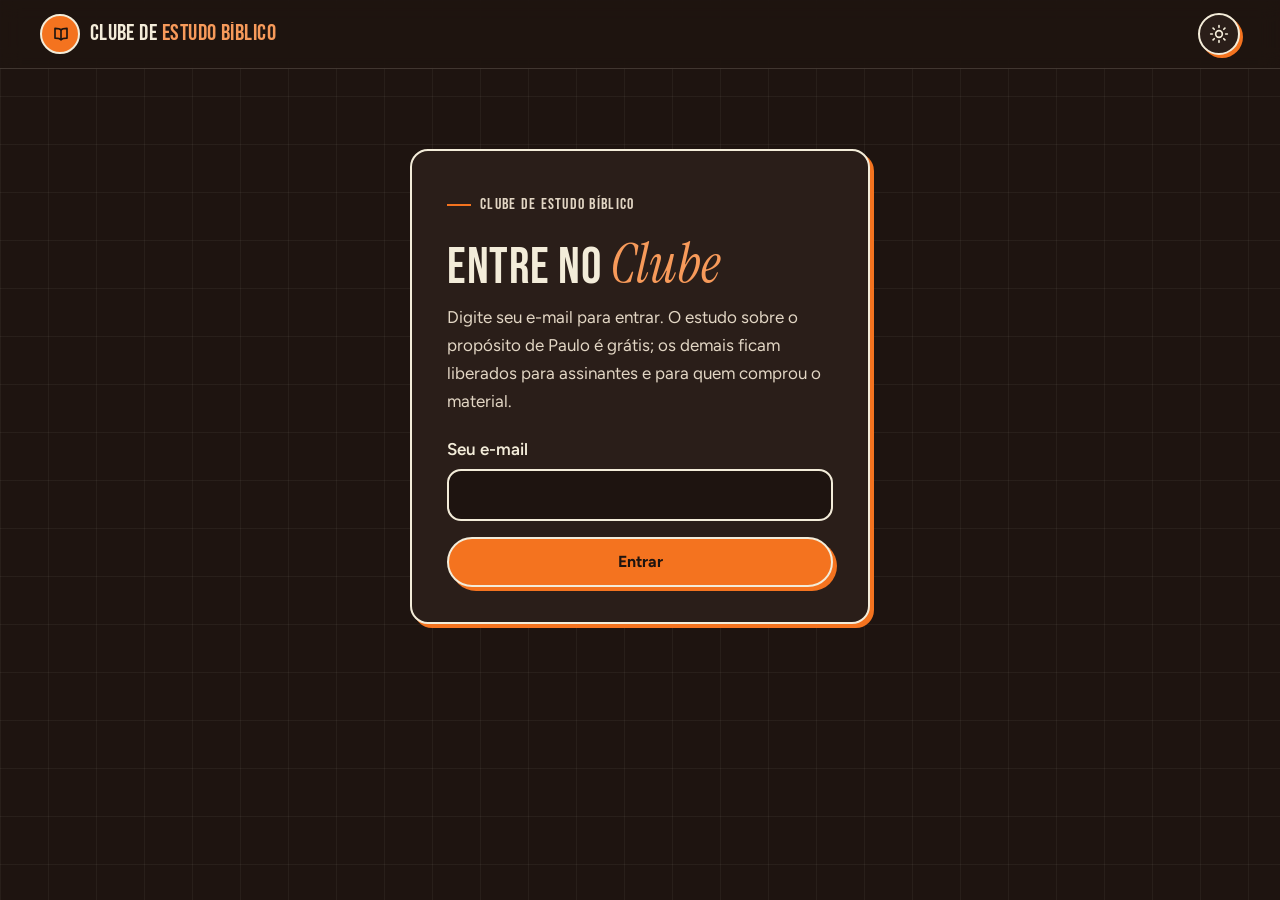
==== public/index.html @ f00418cf "feat: clube de estudo bíblico com leitor de PDF e audiobook Co-Authored-By: Claude Opus 5.5 <noreply" ====
<!doctype html>
<html lang="pt-BR">
<head>
  <meta charset="utf-8">
  <meta name="viewport" content="width=device-width, initial-scale=1">
  <meta name="robots" content="noindex, nofollow">
  <meta name="theme-color" content="#1E1410">
  <link rel="icon" href="data:image/svg+xml,%3Csvg xmlns='http://www.w3.org/2000/svg' viewBox='0 0 32 32'%3E%3Ccircle cx='16' cy='16' r='15' fill='%23F4731F' stroke='%231E1410' stroke-width='2'/%3E%3Cpath d='M16 11c-1-1-3-1.4-6-1.4v10c3 0 5 .4 6 1.4 1-1 3-1.4 6-1.4v-10c-3 0-5 .4-6 1.4zM16 11v10' fill='none' stroke='%231E1410' stroke-width='1.8' stroke-linejoin='round'/%3E%3C/svg%3E">
  <link rel="preconnect" href="https://fonts.googleapis.com">
  <link rel="preconnect" href="https://fonts.gstatic.com" crossorigin>
  <link href="https://fonts.googleapis.com/css2?family=Bebas+Neue&family=Figtree:wght@400;500;600;700&family=Instrument+Serif:ital@1&display=swap" rel="stylesheet">
  <link rel="stylesheet" href="style.css">
  <script>var t;try{t=localStorage.getItem("tema")}catch(e){}document.documentElement.dataset.theme=t||"dark"</script>
  <title>Entrar — Clube de Estudo Bíblico</title>
  <script defer src="app.js"></script>
</head>
<body>
  <header class="topbar">
    <div class="wrap topbar__in">
      <a class="brand" href="/painel" aria-label="Clube de Estudo Bíblico — início"><span class="brand__mark" aria-hidden="true"><svg viewBox="0 0 24 24" fill="none" stroke="currentColor" stroke-width="2.2" stroke-linecap="round" stroke-linejoin="round"><path d="M12 6.5C10.5 5 8 4.5 4 4.5v13c4 0 6.5.5 8 2 1.5-1.5 4-2 8-2v-13c-4 0-6.5.5-8 2z"/><path d="M12 6.5v13"/></svg></span><span class="brand__name">Clube de <em>Estudo Bíblico</em></span></a>
      <div class="topbar__acts">
        <button class="icon-btn theme js-theme" type="button" aria-label="Alternar modo claro ou escuro">
          <svg class="moon" viewBox="0 0 24 24" fill="none" stroke="currentColor" stroke-width="2" stroke-linecap="round" stroke-linejoin="round" aria-hidden="true"><path d="M21 12.8A9 9 0 1 1 11.2 3a7 7 0 0 0 9.8 9.8z"/></svg>
          <svg class="sun" viewBox="0 0 24 24" fill="none" stroke="currentColor" stroke-width="2" stroke-linecap="round" aria-hidden="true"><circle cx="12" cy="12" r="4"/><path d="M12 2v2M12 20v2M4.9 4.9l1.4 1.4M17.7 17.7l1.4 1.4M2 12h2M20 12h2M4.9 19.1l1.4-1.4M17.7 6.3l1.4-1.4"/></svg>
        </button>
      </div>
    </div>
  </header>
  <main class="wrap login">
    <form class="card login__card js-login" novalidate>
      <p class="tag">Clube de estudo bíblico</p>
      <h1>Entre no <span class="ac">Clube</span></h1>
      <p>Digite seu e-mail para entrar. O estudo sobre o propósito de Paulo é grátis; os demais ficam liberados para assinantes e para quem comprou o material.</p>
      <label class="field">Seu e-mail
        <input type="email" name="email" autocomplete="email" inputmode="email" required>
      </label>
      <button class="btn" type="submit">Entrar</button>
      <p class="msg" role="status" aria-live="polite" hidden></p>
    </form>
  </main>
</body>
</html>
---- public/style.css ----
/* Mesma identidade do site de vendas: bege com grade, laranja, tinta escura, sombras duras. */
:root {
  --fundo: #F3ECD9;
  --cartao: #FBF7EC;
  --grade: rgba(30, 20, 16, .075);
  --texto-cor: #1E1410;
  --texto-2: #4A3A32;
  --suave: #6E5F57;
  --borda: #1E1410;
  --linha: rgba(30, 20, 16, .14);
  --laranja: #F4731F;
  --laranja-escuro: #C2530A;
  --sol: #F5B82E;
  --ceu-claro: #D7F0FC;
  --sombra-cor: #1E1410;
  --topo: rgba(243, 236, 217, .9);
  --display: "Bebas Neue", "Arial Narrow", Impact, sans-serif;
  --serif: "Instrument Serif", Georgia, serif;
  --fonte: "Figtree", "Segoe UI", system-ui, sans-serif;
  --gutter: clamp(1rem, 4vw, 2rem);
  color-scheme: light;
}
@media (prefers-color-scheme: dark) {
  :root:not([data-theme="light"]) {
    --fundo: #1E1410; --cartao: #2A1E19; --grade: rgba(243, 236, 217, .05); --texto-cor: #F3ECD9; --texto-2: #E2D6C4;
    --suave: #BFAF9F; --borda: #F3ECD9; --linha: rgba(243, 236, 217, .16); --laranja-escuro: #F79A5A; --sombra-cor: #F4731F;
    --ceu-claro: #22343D; --topo: rgba(30, 20, 16, .9); color-scheme: dark;
  }
}
:root[data-theme="dark"] {
  --fundo: #1E1410; --cartao: #2A1E19; --grade: rgba(243, 236, 217, .05); --texto-cor: #F3ECD9; --texto-2: #E2D6C4;
  --suave: #BFAF9F; --borda: #F3ECD9; --linha: rgba(243, 236, 217, .16); --laranja-escuro: #F79A5A; --sombra-cor: #F4731F;
  --ceu-claro: #22343D; --topo: rgba(30, 20, 16, .9); color-scheme: dark;
}

*, *::before, *::after { box-sizing: border-box; }
html { -webkit-text-size-adjust: 100%; }
body {
  margin: 0; color: var(--texto-cor); font: 400 1.0625rem/1.65 var(--fonte); -webkit-font-smoothing: antialiased;
  background-color: var(--fundo);
  background-image: linear-gradient(var(--grade) 1px, transparent 1px), linear-gradient(90deg, var(--grade) 1px, transparent 1px);
  background-size: 48px 48px; min-height: 100vh; overflow-x: hidden;
}
h1, h2, h3 { margin: 0; }
h1, h2 { font-family: var(--display); font-weight: 400; text-transform: uppercase; letter-spacing: .01em; line-height: .95; text-wrap: balance; }
a { color: inherit; }
img, video { display: block; max-width: 100%; height: auto; }
:focus-visible { outline: 3px solid var(--laranja-escuro); outline-offset: 3px; border-radius: 4px; }
[hidden] { display: none !important; }
.ac { font-family: var(--serif); font-style: italic; text-transform: none; color: var(--laranja-escuro); letter-spacing: 0; font-size: 1.08em; }
.tag { display: inline-flex; align-items: center; gap: .55rem; margin: 0 0 .75rem; font-family: var(--display); text-transform: uppercase; letter-spacing: .08em; font-size: 1rem; color: var(--laranja-escuro); }
.tag::before { content: ""; width: 1.5rem; height: 2px; background: var(--laranja); }
.wrap { width: min(100% - 2 * var(--gutter), 1200px); margin-inline: auto; }
.skip { position: absolute; left: 1rem; top: -4rem; z-index: 100; background: var(--texto-cor); color: var(--fundo); padding: .6rem 1rem; border-radius: 999px; font-weight: 600; }
.skip:focus { top: 1rem; }

.btn {
  display: inline-flex; align-items: center; justify-content: center; gap: .5rem; text-align: center;
  min-height: 50px; padding: .55rem 1.4rem; background: var(--laranja); color: #1E1410;
  font: 700 1rem/1.15 var(--fonte); border: 2px solid var(--borda); border-radius: 999px; box-shadow: 4px 4px 0 var(--sombra-cor);
  text-decoration: none; cursor: pointer; transition: transform .12s, box-shadow .12s, background .12s;
}
.btn:hover { transform: translate(-1px, -1px); box-shadow: 5px 5px 0 var(--sombra-cor); background: var(--sol); }
.btn:active { transform: translate(2px, 2px); box-shadow: 2px 2px 0 var(--sombra-cor); }
.btn:disabled { opacity: .6; cursor: wait; }
.btn--sec { background: var(--cartao); color: var(--texto-cor); }
.btn--sm { min-height: 40px; padding: .35rem 1rem; font-size: .92rem; box-shadow: 3px 3px 0 var(--sombra-cor); }
.icon-btn {
  display: inline-grid; place-items: center; width: 42px; height: 42px; padding: 0; cursor: pointer; color: var(--texto-cor);
  background: var(--cartao); border: 2px solid var(--borda); border-radius: 50%; box-shadow: 3px 3px 0 var(--sombra-cor);
}
.icon-btn svg { width: 20px; height: 20px; }
.card { background: var(--cartao); border: 2px solid var(--borda); border-radius: 18px; box-shadow: 4px 4px 0 var(--sombra-cor); padding: 1.25rem; }

/* Topo */
.topbar { position: sticky; top: 0; z-index: 50; background: var(--topo); backdrop-filter: blur(10px); -webkit-backdrop-filter: blur(10px); border-bottom: 1px solid var(--linha); }
.topbar__in { display: flex; align-items: center; justify-content: space-between; gap: .75rem; height: 68px; }
.topbar__acts { display: flex; align-items: center; gap: .6rem; }
.brand { display: inline-flex; align-items: center; gap: .6rem; text-decoration: none; min-width: 0; }
.brand__mark { flex: none; width: 40px; height: 40px; border-radius: 50%; border: 2px solid var(--borda); background: var(--laranja); color: #1E1410; display: grid; place-items: center; }
.brand__mark svg { width: 18px; height: 18px; margin-left: 2px; }
.brand__name { font-family: var(--display); font-size: 1.45rem; letter-spacing: .02em; line-height: 1; white-space: nowrap; overflow: hidden; text-overflow: ellipsis; }
.brand__name em { font-style: normal; color: var(--laranja-escuro); }
.theme .sun, :root[data-dark] .theme .moon { display: none; }
:root[data-dark] .theme .sun { display: block; }

/* Login */
.login { display: grid; place-items: center; padding: clamp(2rem, 8vw, 5rem) 0; }
.login__card { width: min(100%, 460px); padding: clamp(1.4rem, 5vw, 2.2rem); }
.login h1 { font-size: clamp(2.4rem, 8vw, 3.2rem); margin-bottom: .6rem; }
.login p { margin: 0 0 1.25rem; color: var(--texto-2); }
.field { display: grid; gap: .4rem; margin-bottom: 1rem; font-weight: 600; }
.field input {
  min-height: 52px; padding: .6rem 1rem; font: inherit; font-weight: 400; color: var(--texto-cor); background: var(--fundo);
  border: 2px solid var(--borda); border-radius: 14px;
}
.login .btn { width: 100%; }
.msg { margin: 1rem 0 0; padding: .75rem 1rem; border-radius: 12px; border: 2px solid var(--borda); background: var(--ceu-claro); font-size: .97rem; }
.login .msg { color: var(--texto-cor); margin: 1rem 0 0; }
.login .msg--erro { background: #FBD9C4; color: #1E1410; border-color: #C2530A; }
.login__small { margin-top: 1.25rem !important; font-size: .9rem; color: var(--suave) !important; }

/* Painel */
.layout { display: grid; grid-template-columns: 300px minmax(0, 1fr); gap: 2rem; align-items: start; padding-block: 1.75rem 4rem; }
.side { position: sticky; top: 88px; max-height: calc(100vh - 104px); overflow: auto; padding: 1rem; }
.side__toggle { display: none; }
.side__back { display: inline-block; font-size: .9rem; font-weight: 600; color: var(--laranja-escuro); text-decoration: none; margin-bottom: .35rem; }
.side__back:hover { text-decoration: underline; }
.side__title { margin: 0 0 .9rem; font-family: var(--display); font-size: 1.35rem; line-height: 1.05; letter-spacing: .02em; }
.layout[data-full] { grid-template-columns: 1fr; }
.layout[data-full] .side { display: none; }
.pill { align-self: flex-start; display: inline-flex; align-items: center; gap: .35rem; padding: .15rem .7rem; border: 2px solid var(--borda); border-radius: 999px; background: var(--sol); color: #1E1410; font-family: var(--display); font-size: .95rem; letter-spacing: .04em; }
.pill svg { width: 14px; height: 14px; }
.pill--lock { background: var(--fundo); color: var(--texto-cor); }
.mod--off { opacity: .8; }
.mod--off h2 { color: var(--texto-2); }
.mod--off .btn { align-self: flex-start; margin-top: .5rem; }
.mod__go { font-weight: 700; color: var(--laranja-escuro); }
.prog { height: 10px; border: 2px solid var(--borda); border-radius: 999px; background: var(--fundo); overflow: hidden; }
.prog i { display: block; height: 100%; background: var(--laranja); transition: width .4s; }
.prog-label { display: flex; justify-content: space-between; font-size: .88rem; font-weight: 600; color: var(--suave); margin: .2rem 0 .4rem; }
.nav { list-style: none; margin: 1rem 0 0; padding: 0; display: grid; gap: .9rem; }
.nav__mod { font-family: var(--display); font-size: 1.15rem; letter-spacing: .03em; line-height: 1.1; margin-bottom: .3rem; }
.nav__mod span { color: var(--laranja-escuro); }
.nav ol { list-style: none; margin: 0; padding: 0; display: grid; gap: 2px; }
.nav a { display: flex; gap: .55rem; align-items: flex-start; padding: .4rem .55rem; border-radius: 10px; text-decoration: none; font-size: .95rem; line-height: 1.35; color: var(--texto-2); }
.nav a:hover { background: var(--fundo); color: var(--texto-cor); }
.nav a[aria-current="page"] { background: var(--laranja); color: #1E1410; font-weight: 600; }
.chk { flex: none; width: 18px; height: 18px; margin-top: 1px; border: 2px solid currentColor; border-radius: 50%; display: grid; place-items: center; }
.chk svg { width: 11px; height: 11px; visibility: hidden; }
.is-done .chk { background: var(--texto-cor); border-color: var(--texto-cor); color: var(--fundo); }
.nav a[aria-current="page"].is-done .chk { background: #1E1410; border-color: #1E1410; color: var(--laranja); }
.is-done .chk svg { visibility: visible; }
.chk--lock { border: 0; }
.chk--lock svg { visibility: visible; width: 15px; height: 15px; }
.locked { display: grid; justify-items: center; gap: .4rem; text-align: center; padding: clamp(2rem, 6vw, 3.5rem) 1rem; border: 2px dashed var(--suave); border-radius: 18px; }
.locked svg { width: 40px; height: 40px; color: var(--laranja-escuro); margin-bottom: .4rem; }
.md .locked p { margin: 0; color: var(--texto-2); }
.md .locked strong { font-family: var(--display); font-weight: 400; font-size: 1.6rem; letter-spacing: .02em; text-transform: uppercase; color: var(--texto-cor); }

.home h1 { font-size: clamp(2.6rem, 6vw, 4rem); margin-bottom: .75rem; }
.home__lead { color: var(--texto-2); max-width: 40em; margin: 0 0 1.5rem; }
.home__head { display: grid; gap: 1.25rem; margin-bottom: 2rem; }
.home__head .home__lead { margin-bottom: 0; }
.home__resume { display: grid; gap: .6rem; align-content: start; }
.home__resume .prog-label { margin: 0; }
.home__resume .btn { margin-top: .4rem; }
.mods.mods--cursos { grid-template-columns: repeat(auto-fit, minmax(260px, 1fr)); }
.mods { display: grid; grid-template-columns: repeat(auto-fill, minmax(250px, 1fr)); gap: 1.25rem; list-style: none; margin: 0; padding: 0; }
.mod { display: flex; flex-direction: column; gap: .5rem; text-decoration: none; transition: transform .12s, box-shadow .12s; }
.mod:hover { transform: translate(-2px, -2px); box-shadow: 6px 6px 0 var(--sombra-cor); }
.mod__n { font-family: var(--display); font-size: 1rem; letter-spacing: .06em; color: var(--laranja-escuro); }
.mod h2 { font-size: 1.9rem; }
.mod p { margin: 0; color: var(--texto-2); font-size: .97rem; flex: 1; }

.lesson { padding: clamp(1.25rem, 4vw, 2.5rem); }
.lesson h1 { font-size: clamp(2.3rem, 5vw, 3.4rem); margin-bottom: 1.25rem; }
.lesson__acts { display: flex; flex-wrap: wrap; gap: .9rem; justify-content: space-between; margin-top: 2.5rem; padding-top: 1.5rem; border-top: 2px dashed var(--linha); }
.lesson__acts div { display: flex; flex-wrap: wrap; gap: .9rem; }

/* Conteúdo das aulas (Markdown) */
.md { max-width: none; }
.md > * + * { margin-top: 1rem; }
.md h2 { font-size: clamp(1.8rem, 4vw, 2.3rem); margin-top: 2.25rem; }
.md h3 { font-size: 1.2rem; margin-top: 1.75rem; }
.md p, .md li { color: var(--texto-2); }
.md strong { color: var(--texto-cor); }
.md ul, .md ol { padding-left: 1.3rem; }
.md li + li { margin-top: .35rem; }
.md a { color: var(--laranja-escuro); font-weight: 600; text-underline-offset: 3px; }
.md img, .md video { width: 100%; border: 2px solid var(--borda); border-radius: 14px; box-shadow: 4px 4px 0 var(--sombra-cor); background: #000; }
.md video.vertical { width: min(100%, 340px); }

/* Leitor de PDF */
.md .leitor { margin: 0; }
.leitor__bar { position: sticky; top: 76px; z-index: 5; display: flex; flex-wrap: wrap; align-items: center; justify-content: center; gap: .6rem; padding: .6rem; margin-bottom: 1rem; background: var(--cartao); border: 2px solid var(--borda); border-radius: 999px; box-shadow: 3px 3px 0 var(--sombra-cor); }
.leitor__pag { display: inline-flex; align-items: center; gap: .4rem; font-weight: 600; font-size: .95rem; }
.leitor__pag input { width: 3.6rem; padding: .3rem .4rem; font: inherit; text-align: center; color: var(--texto-cor); background: var(--fundo); border: 2px solid var(--borda); border-radius: 10px; }
.leitor__zoom { display: inline-flex; gap: .4rem; }
.leitor__zoom .icon-btn { font: 700 .85rem var(--fonte); }
.leitor__pagina { overflow: auto; border-radius: 12px; touch-action: pan-y pinch-zoom; }
.leitor__pagina.is-zoom { touch-action: auto; }
.leitor__pagina canvas { display: block; margin: 0 auto; background: #fff; border: 2px solid var(--borda); border-radius: 10px; box-shadow: 4px 4px 0 var(--sombra-cor); }

/* Audiobook */
.audio { display: grid; gap: .8rem; padding: 1.1rem; border: 2px solid var(--borda); border-radius: 18px; background: var(--fundo); box-shadow: 4px 4px 0 var(--laranja); }
.audio audio { width: 100%; }
.audio__vel { display: flex; flex-wrap: wrap; align-items: center; gap: .45rem; font-size: .9rem; font-weight: 600; color: var(--suave); }
.chip { padding: .25rem .75rem; border: 2px solid var(--borda); border-radius: 999px; background: var(--cartao); color: var(--texto-cor); font: 700 .85rem var(--fonte); cursor: pointer; }
.chip[aria-pressed="true"] { background: var(--laranja); color: #1E1410; }
.md .audio__note { margin: 0; font-size: .9rem; color: var(--suave); }

/* Imagens clicáveis */
.zoomable { display: block; width: 100%; padding: 0; border: 0; background: none; cursor: zoom-in; border-radius: 14px; }
.zoomable img { transition: transform .15s, box-shadow .15s; }
.zoomable:hover img { transform: translate(-2px, -2px); box-shadow: 6px 6px 0 var(--sombra-cor); }

/* Player (mesmo visual da página de vendas) */
.player { position: relative; overflow: hidden; background: #1E1410; border: 2px solid var(--borda); border-radius: 20px; box-shadow: 6px 6px 0 var(--laranja); aspect-ratio: 16 / 9; }
.player--vertical { width: min(100%, 340px); aspect-ratio: 9 / 16; margin-inline: auto; }
.md figure:has(.player--vertical) figcaption { text-align: center; }
.md .player .player__video { position: absolute; inset: 0; width: 100%; height: 100%; object-fit: contain; border: 0; border-radius: 0; box-shadow: none; background: #1E1410; cursor: pointer; }
.player__play {
  position: absolute; inset: 0; margin: auto; z-index: 2; width: 76px; height: 76px; padding: 0; display: grid; place-items: center; cursor: pointer;
  background: var(--laranja); color: #1E1410; border: 2px solid #1E1410; border-radius: 50%; box-shadow: 4px 4px 0 #1E1410; transition: transform .12s, background .12s, opacity .2s;
}
.player__play svg { width: 32px; height: 32px; margin-left: 4px; }
.player__play:hover { background: var(--sol); transform: scale(1.05); }
.player[data-state="playing"] .player__play { opacity: 0; pointer-events: none; }
.player__bar {
  position: absolute; left: 0; right: 0; bottom: 0; z-index: 3; display: flex; align-items: center; gap: .5rem; padding: 1.6rem .6rem .5rem;
  background: linear-gradient(transparent, rgba(30, 20, 16, .85)); color: #F3ECD9; transition: opacity .2s;
}
.player[data-state="playing"]:not(:hover):not(:focus-within) .player__bar { opacity: 0; }
.player__btn { flex: none; display: grid; place-items: center; width: 34px; height: 34px; padding: 0; border: 0; border-radius: 50%; background: none; color: inherit; cursor: pointer; }
.player__btn svg { width: 20px; height: 20px; }
.player__btn:hover { background: rgba(243, 236, 217, .15); }
.player__seek { flex: 1; min-width: 0; accent-color: #F4731F; height: 4px; cursor: pointer; }
.player__time { flex: none; font: 600 .78rem var(--fonte); font-variant-numeric: tabular-nums; }
.player:fullscreen { border: 0; border-radius: 0; box-shadow: none; width: 100%; aspect-ratio: auto; }

/* Visualizador de imagens */
.lb { width: 100vw; height: 100dvh; max-width: none; max-height: none; margin: 0; padding: 0; border: 0; background: rgba(20, 13, 10, .94); color: #F3ECD9; overflow: hidden; }
.lb::backdrop { background: rgba(20, 13, 10, .6); }
.lb__stage { position: absolute; inset: 0; display: grid; place-items: center; padding: 4.5rem 1rem 3.5rem; touch-action: none; cursor: zoom-in; }
.lb[data-zoom] .lb__stage { cursor: grab; }
.lb[data-zoom] .lb__stage:active { cursor: grabbing; }
.lb__img { max-width: 100%; max-height: 100%; border-radius: 10px; transform-origin: center; user-select: none; -webkit-user-drag: none; pointer-events: none; }
.lb__tools { position: absolute; top: 1rem; right: 1rem; display: flex; gap: .6rem; z-index: 2; }
.lb .icon-btn { color: #1E1410; background: #FBF7EC; border-color: #1E1410; box-shadow: 3px 3px 0 #F4731F; }
.lb__cap { position: absolute; left: 1rem; right: 1rem; bottom: 1rem; margin: 0; text-align: center; font-size: .95rem; color: #E2D6C4; pointer-events: none; }
.md figure { margin: 1.5rem 0; }
.md figcaption { margin-top: .6rem; font-size: .9rem; color: var(--suave); }
.md blockquote { margin: 1.5rem 0; padding: 1rem 1.2rem; background: var(--ceu-claro); border: 2px solid var(--borda); border-radius: 14px; }
.md blockquote p { color: var(--texto-cor); margin: 0; }
.md blockquote p + p { margin-top: .5rem; }
.md code { font-size: .92em; background: var(--fundo); border: 1px solid var(--linha); padding: .05rem .35rem; border-radius: 6px; }
.md pre { position: relative; background: #1E1410; color: #F3ECD9; padding: 2.6rem 1.2rem 1.1rem; border-radius: 14px; border: 2px solid var(--borda); overflow-x: auto; white-space: pre-wrap; }
.md pre code { background: none; border: 0; padding: 0; color: inherit; }
.copy { position: absolute; top: .5rem; right: .5rem; font: 700 .8rem var(--fonte); padding: .3rem .7rem; border-radius: 999px; border: 2px solid #F3ECD9; background: #F4731F; color: #1E1410; cursor: pointer; }
.md hr { border: 0; border-top: 2px dashed var(--linha); margin: 2rem 0; }
.pending { padding: .9rem 1.1rem; border: 2px dashed var(--suave); border-radius: 14px; color: var(--suave); font-style: italic; }
.loading { color: var(--suave); }

/* Computador: coluna de leitura centralizada no cartão da aula, texto maior e cabeçalho em duas colunas */
@media (min-width: 901px) {
  .lesson > * { max-width: 50rem; margin-inline: auto; }
  .home__head { grid-template-columns: minmax(0, 1fr) 320px; align-items: end; gap: 2rem; }
  .home__resume .btn { width: 100%; }
}
@media (min-width: 1100px) {
  .md p, .md li { font-size: 1.1rem; }
  .layout { grid-template-columns: 320px minmax(0, 1fr); gap: 2.5rem; }
}
@media (max-width: 900px) {
  .layout { grid-template-columns: 1fr; gap: 1.25rem; padding-top: 1rem; }
  .side { position: static; max-height: none; }
  .side__toggle { display: flex; width: 100%; justify-content: space-between; align-items: center; background: none; border: 0; padding: 0; font: 700 1rem var(--fonte); color: var(--texto-cor); cursor: pointer; }
  .side__toggle svg { width: 20px; height: 20px; transition: transform .2s; }
  .side[data-open] .side__toggle svg { transform: rotate(180deg); }
  .side:not([data-open]) .nav { display: none; }
}
@media (max-width: 520px) {
  .brand__name { font-size: 1.2rem; }
  .btn--sm { padding-inline: .8rem; }
  .lesson__acts, .lesson__acts div { flex-direction: column; }
  .lesson__acts .btn { width: 100%; }
}
@media (prefers-reduced-motion: reduce) { * { transition: none !important; } }
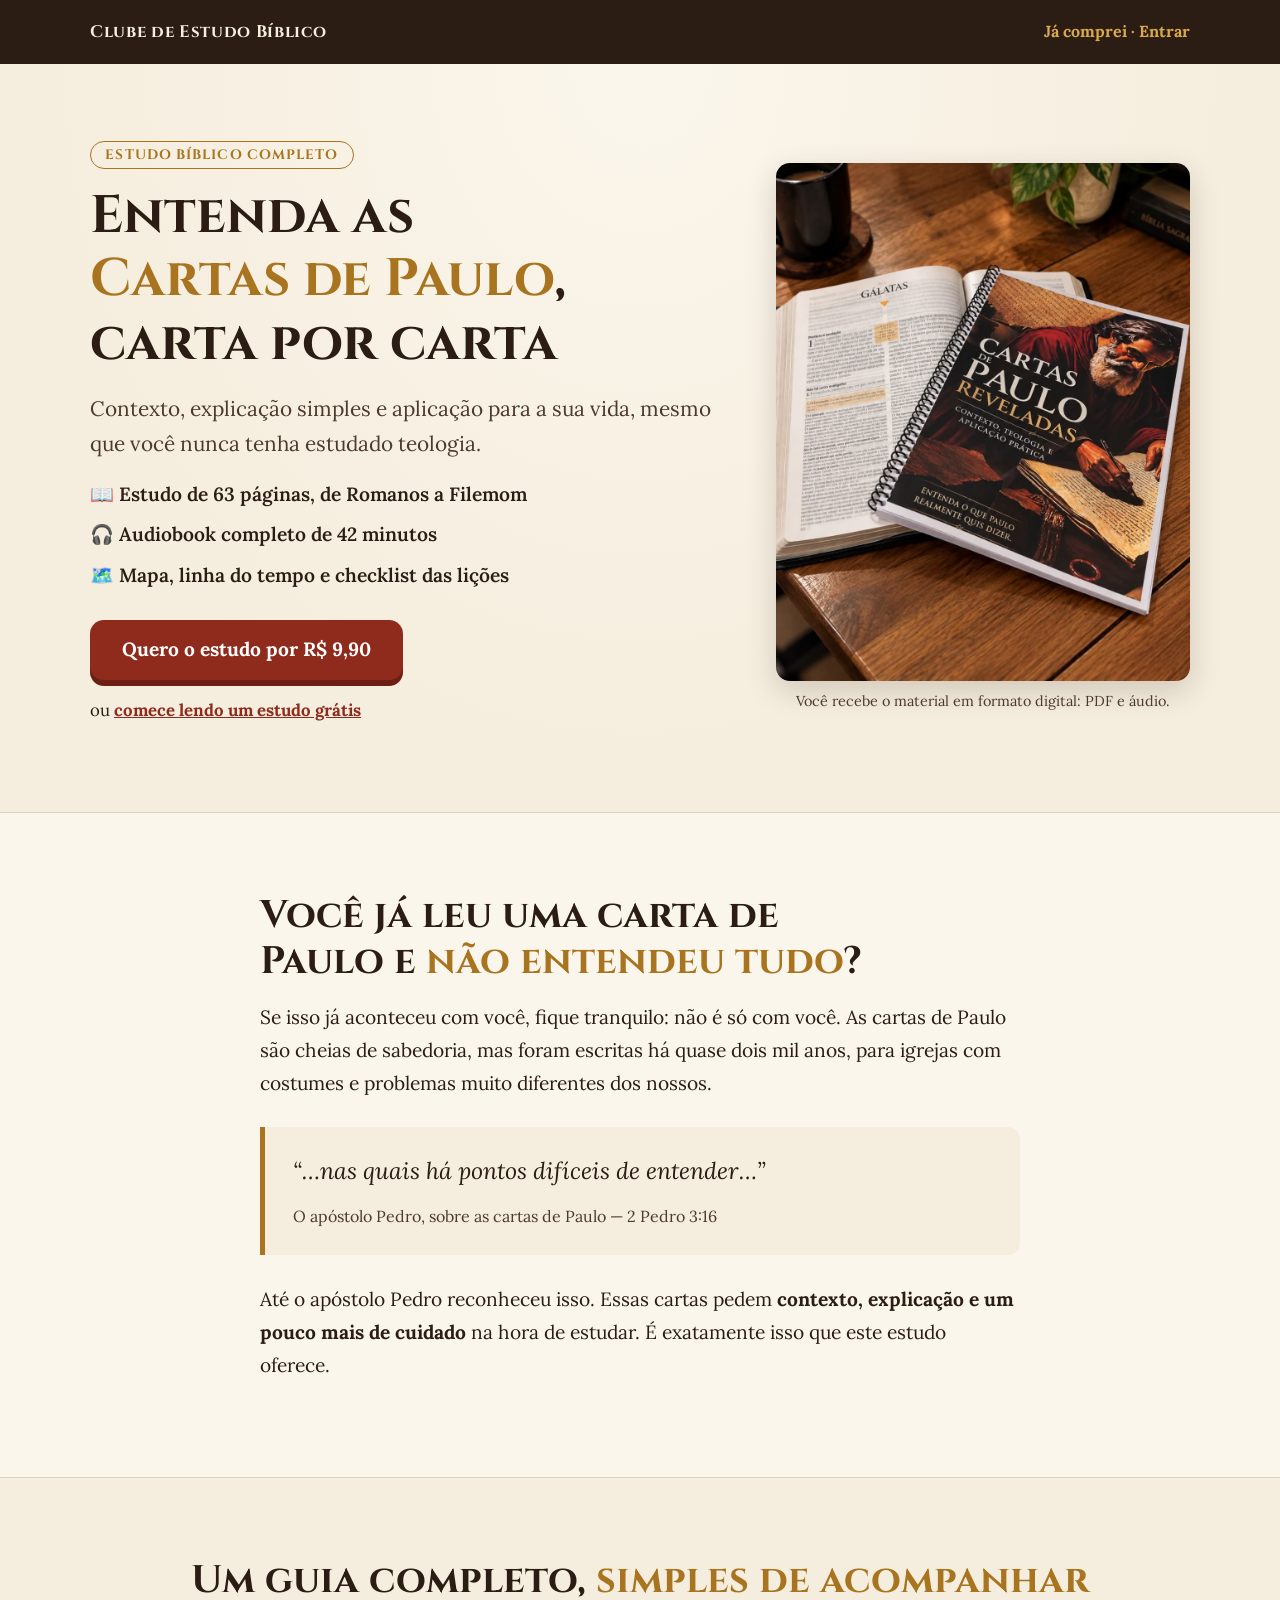
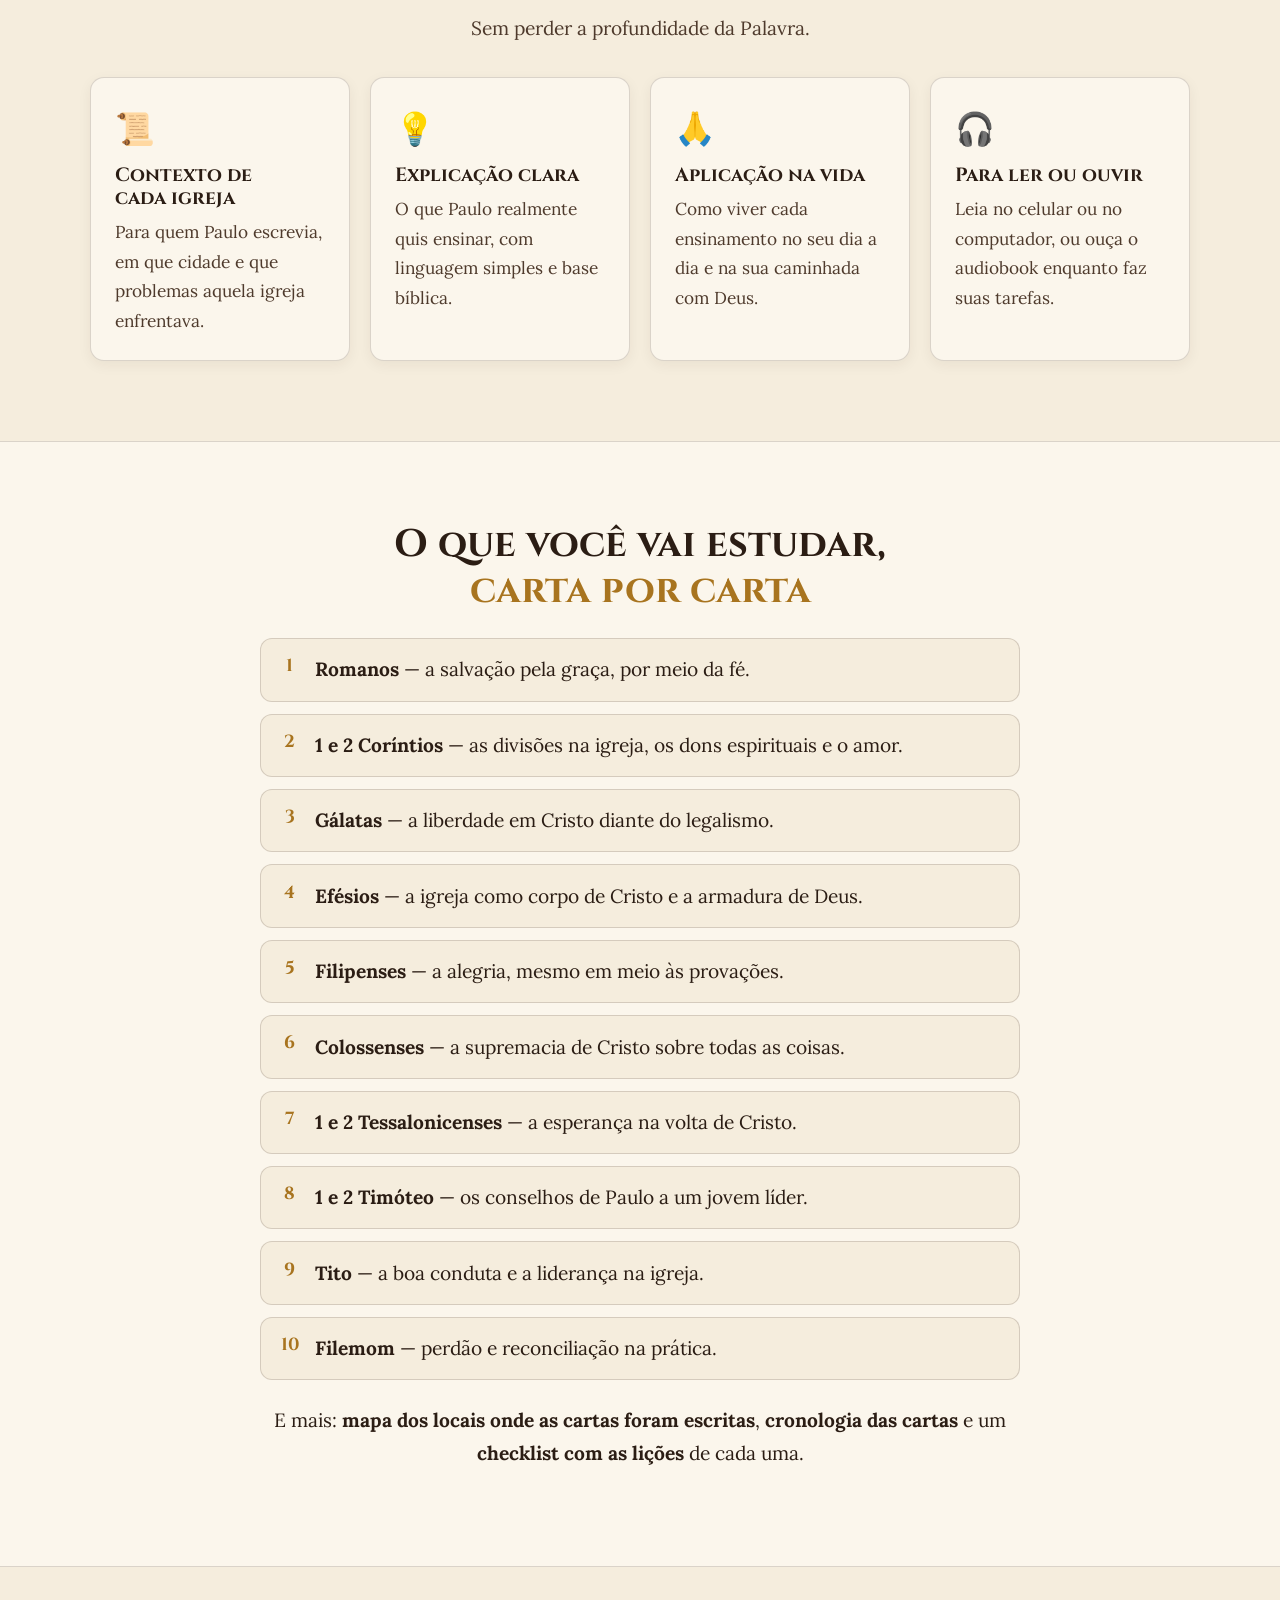
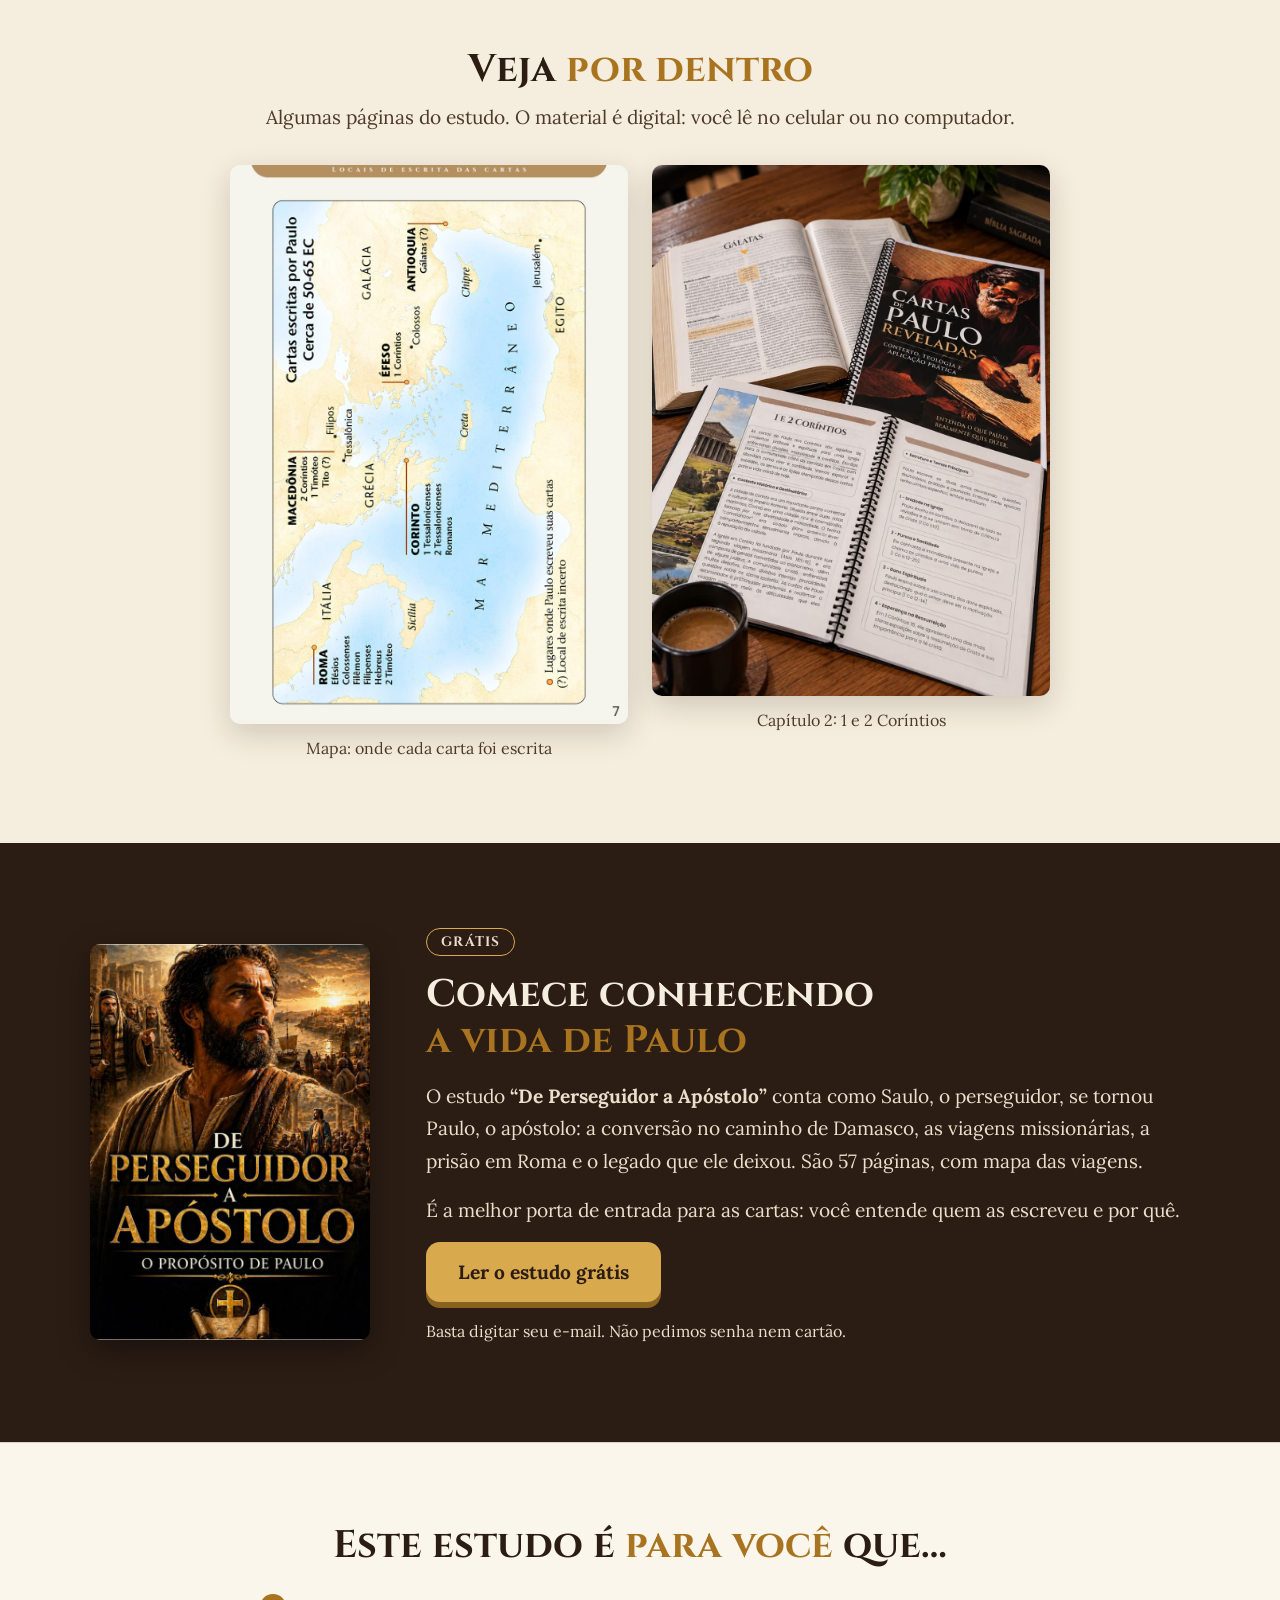
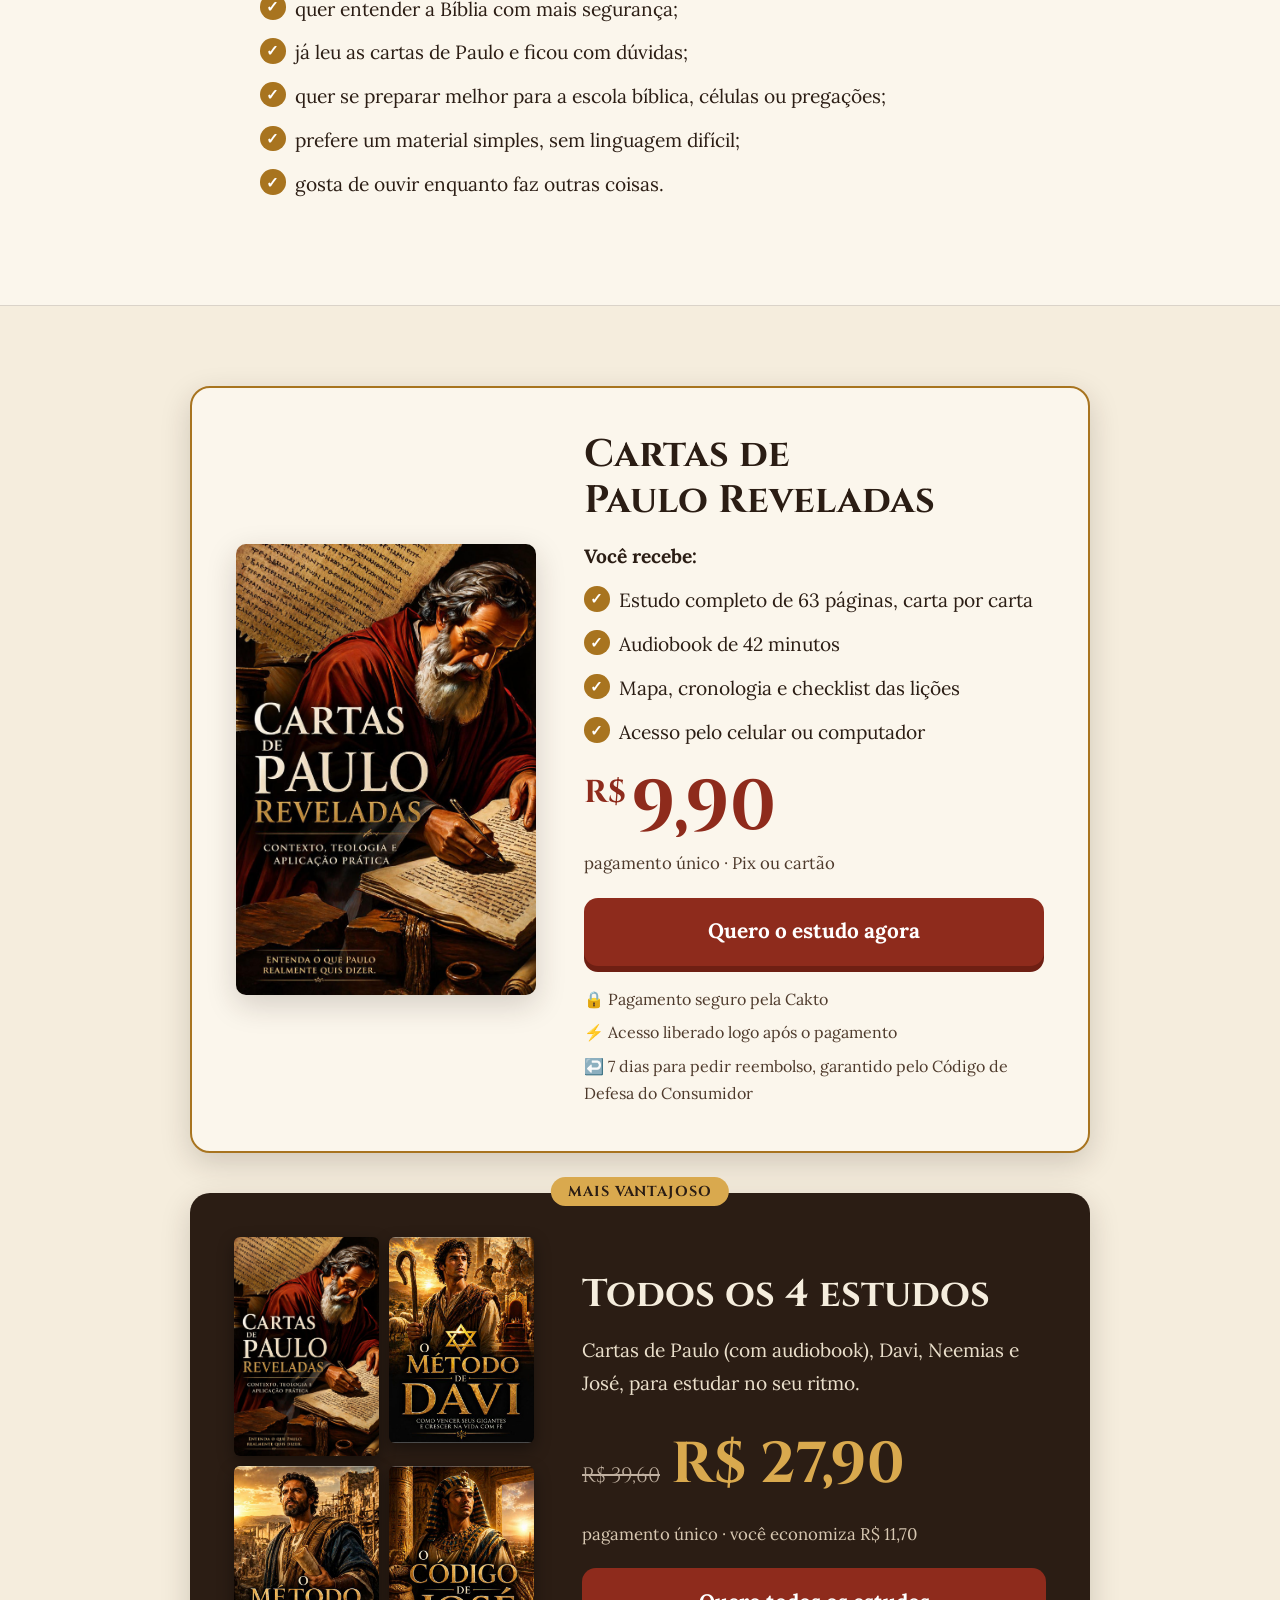
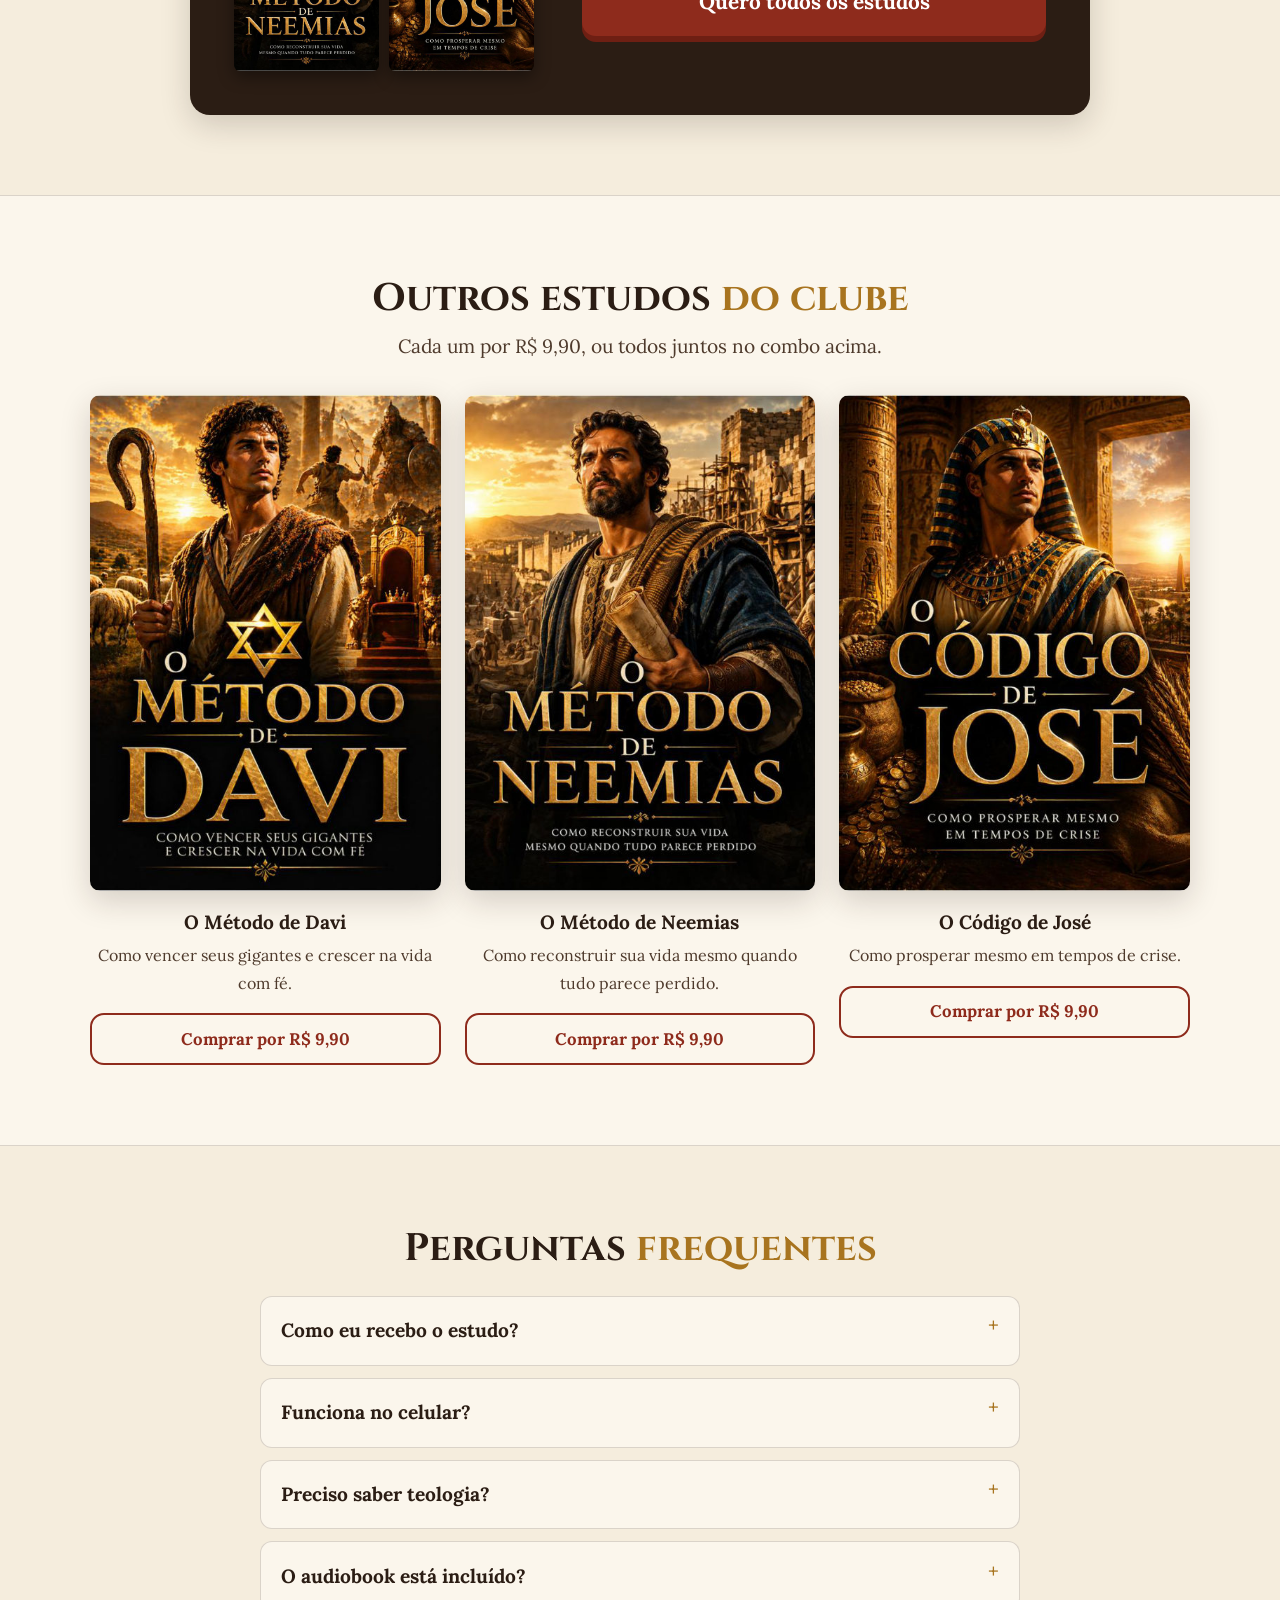
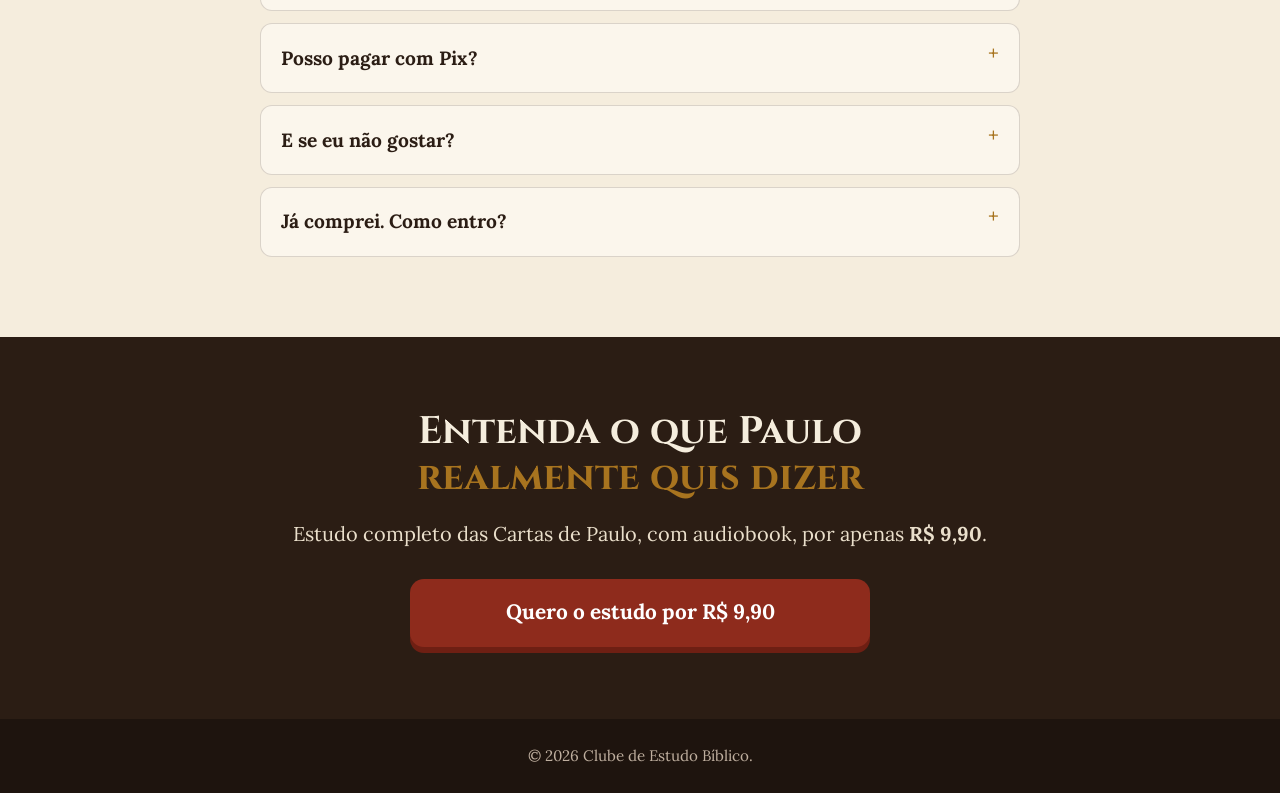
==== commit 6cf29981: "feat: página de vendas, combo e liberação por link de checkout da Cakto Login movido para /entrar; b" ====
--- a/public/index.html
+++ b/public/index.html
@@ -3,40 +3,239 @@
 <head>
   <meta charset="utf-8">
   <meta name="viewport" content="width=device-width, initial-scale=1">
-  <meta name="robots" content="noindex, nofollow">
-  <meta name="theme-color" content="#1E1410">
-  <link rel="icon" href="data:image/svg+xml,%3Csvg xmlns='http://www.w3.org/2000/svg' viewBox='0 0 32 32'%3E%3Ccircle cx='16' cy='16' r='15' fill='%23F4731F' stroke='%231E1410' stroke-width='2'/%3E%3Cpath d='M16 11c-1-1-3-1.4-6-1.4v10c3 0 5 .4 6 1.4 1-1 3-1.4 6-1.4v-10c-3 0-5 .4-6 1.4zM16 11v10' fill='none' stroke='%231E1410' stroke-width='1.8' stroke-linejoin='round'/%3E%3C/svg%3E">
+  <title>Cartas de Paulo Reveladas — estudo carta por carta</title>
+  <meta name="description" content="Entenda as Cartas de Paulo, carta por carta, com contexto, explicação simples e aplicação prática. Estudo completo com audiobook por R$ 9,90.">
+  <meta name="theme-color" content="#F5EDDD">
+  <meta property="og:title" content="Cartas de Paulo Reveladas">
+  <meta property="og:description" content="Entenda o que Paulo realmente quis dizer: estudo carta por carta com audiobook.">
+  <meta property="og:image" content="img/capa-cartas.jpg">
+  <link rel="icon" href="data:image/svg+xml,%3Csvg xmlns='http://www.w3.org/2000/svg' viewBox='0 0 32 32'%3E%3Ccircle cx='16' cy='16' r='15' fill='%23B8862F' stroke='%232B1D14' stroke-width='2'/%3E%3Cpath d='M16 11c-1-1-3-1.4-6-1.4v10c3 0 5 .4 6 1.4 1-1 3-1.4 6-1.4v-10c-3 0-5 .4-6 1.4zM16 11v10' fill='none' stroke='%232B1D14' stroke-width='1.8' stroke-linejoin='round'/%3E%3C/svg%3E">
   <link rel="preconnect" href="https://fonts.googleapis.com">
   <link rel="preconnect" href="https://fonts.gstatic.com" crossorigin>
-  <link href="https://fonts.googleapis.com/css2?family=Bebas+Neue&family=Figtree:wght@400;500;600;700&family=Instrument+Serif:ital@1&display=swap" rel="stylesheet">
-  <link rel="stylesheet" href="style.css">
-  <script>var t;try{t=localStorage.getItem("tema")}catch(e){}document.documentElement.dataset.theme=t||"dark"</script>
-  <title>Entrar — Clube de Estudo Bíblico</title>
-  <script defer src="app.js"></script>
+  <link href="https://fonts.googleapis.com/css2?family=Cinzel:wght@600;700&family=Lora:ital,wght@0,400;0,600;0,700;1,400&display=swap" rel="stylesheet">
+  <link rel="stylesheet" href="vendas.css">
 </head>
 <body>
-  <header class="topbar">
-    <div class="wrap topbar__in">
-      <a class="brand" href="/painel" aria-label="Clube de Estudo Bíblico — início"><span class="brand__mark" aria-hidden="true"><svg viewBox="0 0 24 24" fill="none" stroke="currentColor" stroke-width="2.2" stroke-linecap="round" stroke-linejoin="round"><path d="M12 6.5C10.5 5 8 4.5 4 4.5v13c4 0 6.5.5 8 2 1.5-1.5 4-2 8-2v-13c-4 0-6.5.5-8 2z"/><path d="M12 6.5v13"/></svg></span><span class="brand__name">Clube de <em>Estudo Bíblico</em></span></a>
-      <div class="topbar__acts">
-        <button class="icon-btn theme js-theme" type="button" aria-label="Alternar modo claro ou escuro">
-          <svg class="moon" viewBox="0 0 24 24" fill="none" stroke="currentColor" stroke-width="2" stroke-linecap="round" stroke-linejoin="round" aria-hidden="true"><path d="M21 12.8A9 9 0 1 1 11.2 3a7 7 0 0 0 9.8 9.8z"/></svg>
-          <svg class="sun" viewBox="0 0 24 24" fill="none" stroke="currentColor" stroke-width="2" stroke-linecap="round" aria-hidden="true"><circle cx="12" cy="12" r="4"/><path d="M12 2v2M12 20v2M4.9 4.9l1.4 1.4M17.7 17.7l1.4 1.4M2 12h2M20 12h2M4.9 19.1l1.4-1.4M17.7 6.3l1.4-1.4"/></svg>
-        </button>
-      </div>
+  <a class="skip" href="#oferta">Ir para a oferta</a>
+
+  <header class="topo">
+    <div class="wrap topo__in">
+      <span class="marca">Clube de Estudo Bíblico</span>
+      <a class="topo__entrar" href="/entrar">Já comprei · Entrar</a>
     </div>
   </header>
-  <main class="wrap login">
-    <form class="card login__card js-login" novalidate>
-      <p class="tag">Clube de estudo bíblico</p>
-      <h1>Entre no <span class="ac">Clube</span></h1>
-      <p>Digite seu e-mail para entrar. O estudo sobre o propósito de Paulo é grátis; os demais ficam liberados para assinantes e para quem comprou o material.</p>
-      <label class="field">Seu e-mail
-        <input type="email" name="email" autocomplete="email" inputmode="email" required>
-      </label>
-      <button class="btn" type="submit">Entrar</button>
-      <p class="msg" role="status" aria-live="polite" hidden></p>
-    </form>
+
+  <main>
+    <!-- ===== CAPA ===== -->
+    <section class="hero">
+      <div class="wrap hero__in">
+        <div class="hero__texto">
+          <p class="selo">Estudo bíblico completo</p>
+          <h1>Entenda as <span class="ouro">Cartas de Paulo</span>, carta por carta</h1>
+          <p class="hero__lead">Contexto, explicação simples e aplicação para a sua vida, mesmo que você nunca tenha estudado teologia.</p>
+          <ul class="hero__itens">
+            <li>📖 Estudo de 63 páginas, de Romanos a Filemom</li>
+            <li>🎧 Audiobook completo de 42 minutos</li>
+            <li>🗺️ Mapa, linha do tempo e checklist das lições</li>
+          </ul>
+          <a class="botao" href="#oferta">Quero o estudo por R$ 9,90</a>
+          <p class="hero__gratis">ou <a href="#gratis">comece lendo um estudo grátis</a></p>
+        </div>
+        <figure class="hero__foto"><img src="img/foto-capa.jpg" alt="O estudo Cartas de Paulo Reveladas sobre a mesa, ao lado de uma Bíblia aberta em Gálatas" width="1000" height="1250"><figcaption>Você recebe o material em formato digital: PDF e áudio.</figcaption></figure>
+      </div>
+    </section>
+
+    <!-- ===== EMPATIA ===== -->
+    <section class="secao secao--clara">
+      <div class="wrap estreito">
+        <h2>Você já leu uma carta de Paulo e <span class="ouro">não entendeu tudo</span>?</h2>
+        <p>Se isso já aconteceu com você, fique tranquilo: não é só com você. As cartas de Paulo são cheias de sabedoria, mas foram escritas há quase dois mil anos, para igrejas com costumes e problemas muito diferentes dos nossos.</p>
+        <blockquote class="versiculo">
+          <p>“…nas quais há pontos difíceis de entender…”</p>
+          <cite>O apóstolo Pedro, sobre as cartas de Paulo — 2 Pedro 3:16</cite>
+        </blockquote>
+        <p>Até o apóstolo Pedro reconheceu isso. Essas cartas pedem <strong>contexto, explicação e um pouco mais de cuidado</strong> na hora de estudar. É exatamente isso que este estudo oferece.</p>
+      </div>
+    </section>
+
+    <!-- ===== O MATERIAL ===== -->
+    <section class="secao">
+      <div class="wrap">
+        <h2 class="centro">Um guia completo, <span class="ouro">simples de acompanhar</span></h2>
+        <p class="centro sub">Sem perder a profundidade da Palavra.</p>
+        <div class="cards">
+          <div class="card"><span class="card__ic" aria-hidden="true">📜</span><h3>Contexto de cada igreja</h3><p>Para quem Paulo escrevia, em que cidade e que problemas aquela igreja enfrentava.</p></div>
+          <div class="card"><span class="card__ic" aria-hidden="true">💡</span><h3>Explicação clara</h3><p>O que Paulo realmente quis ensinar, com linguagem simples e base bíblica.</p></div>
+          <div class="card"><span class="card__ic" aria-hidden="true">🙏</span><h3>Aplicação na vida</h3><p>Como viver cada ensinamento no seu dia a dia e na sua caminhada com Deus.</p></div>
+          <div class="card"><span class="card__ic" aria-hidden="true">🎧</span><h3>Para ler ou ouvir</h3><p>Leia no celular ou no computador, ou ouça o audiobook enquanto faz suas tarefas.</p></div>
+        </div>
+      </div>
+    </section>
+
+    <!-- ===== CARTA POR CARTA ===== -->
+    <section class="secao secao--clara">
+      <div class="wrap estreito">
+        <h2 class="centro">O que você vai estudar, <span class="ouro">carta por carta</span></h2>
+        <ol class="cartas">
+          <li><strong>Romanos</strong> — a salvação pela graça, por meio da fé.</li>
+          <li><strong>1 e 2 Coríntios</strong> — as divisões na igreja, os dons espirituais e o amor.</li>
+          <li><strong>Gálatas</strong> — a liberdade em Cristo diante do legalismo.</li>
+          <li><strong>Efésios</strong> — a igreja como corpo de Cristo e a armadura de Deus.</li>
+          <li><strong>Filipenses</strong> — a alegria, mesmo em meio às provações.</li>
+          <li><strong>Colossenses</strong> — a supremacia de Cristo sobre todas as coisas.</li>
+          <li><strong>1 e 2 Tessalonicenses</strong> — a esperança na volta de Cristo.</li>
+          <li><strong>1 e 2 Timóteo</strong> — os conselhos de Paulo a um jovem líder.</li>
+          <li><strong>Tito</strong> — a boa conduta e a liderança na igreja.</li>
+          <li><strong>Filemom</strong> — perdão e reconciliação na prática.</li>
+        </ol>
+        <p class="centro extra">E mais: <strong>mapa dos locais onde as cartas foram escritas</strong>, <strong>cronologia das cartas</strong> e um <strong>checklist com as lições</strong> de cada uma.</p>
+      </div>
+    </section>
+
+    <!-- ===== POR DENTRO ===== -->
+    <section class="secao">
+      <div class="wrap">
+        <h2 class="centro">Veja <span class="ouro">por dentro</span></h2>
+        <p class="centro sub">Algumas páginas do estudo. O material é digital: você lê no celular ou no computador.</p>
+        <div class="amostras">
+          <figure><img src="img/amostra-mapa.jpg" alt="Página do estudo com o mapa dos locais onde Paulo escreveu suas cartas" width="900" height="1264" loading="lazy"><figcaption>Mapa: onde cada carta foi escrita</figcaption></figure>
+          <figure><img src="img/foto-dentro.jpg" alt="O estudo aberto no capítulo sobre 1 e 2 Coríntios, ao lado de uma Bíblia" width="1000" height="1333" loading="lazy"><figcaption>Capítulo 2: 1 e 2 Coríntios</figcaption></figure>
+        </div>
+      </div>
+    </section>
+
+    <!-- ===== GRÁTIS ===== -->
+    <section class="secao secao--escura" id="gratis">
+      <div class="wrap gratis">
+        <img src="img/capa-paulo.jpg" alt="Capa do estudo De Perseguidor a Apóstolo: o propósito de Paulo" width="600" height="850" loading="lazy">
+        <div>
+          <p class="selo selo--claro">Grátis</p>
+          <h2>Comece conhecendo <span class="ouro">a vida de Paulo</span></h2>
+          <p>O estudo <strong>“De Perseguidor a Apóstolo”</strong> conta como Saulo, o perseguidor, se tornou Paulo, o apóstolo: a conversão no caminho de Damasco, as viagens missionárias, a prisão em Roma e o legado que ele deixou. São 57 páginas, com mapa das viagens.</p>
+          <p>É a melhor porta de entrada para as cartas: você entende quem as escreveu e por quê.</p>
+          <a class="botao botao--claro" href="/entrar">Ler o estudo grátis</a>
+          <p class="nota">Basta digitar seu e-mail. Não pedimos senha nem cartão.</p>
+        </div>
+      </div>
+    </section>
+
+    <!-- ===== PARA QUEM É ===== -->
+    <section class="secao secao--clara">
+      <div class="wrap estreito">
+        <h2 class="centro">Este estudo é <span class="ouro">para você</span> que…</h2>
+        <ul class="checks">
+          <li>quer entender a Bíblia com mais segurança;</li>
+          <li>já leu as cartas de Paulo e ficou com dúvidas;</li>
+          <li>quer se preparar melhor para a escola bíblica, células ou pregações;</li>
+          <li>prefere um material simples, sem linguagem difícil;</li>
+          <li>gosta de ouvir enquanto faz outras coisas.</li>
+        </ul>
+      </div>
+    </section>
+
+    <!-- ===== OFERTA ===== -->
+    <section class="secao" id="oferta">
+      <div class="wrap">
+        <div class="oferta">
+          <img class="oferta__capa" src="img/capa-cartas.jpg" alt="" width="700" height="991" loading="lazy">
+          <div class="oferta__corpo">
+            <h2>Cartas de Paulo Reveladas</h2>
+            <p class="oferta__inclui">Você recebe:</p>
+            <ul class="checks checks--oferta">
+              <li>Estudo completo de 63 páginas, carta por carta</li>
+              <li>Audiobook de 42 minutos</li>
+              <li>Mapa, cronologia e checklist das lições</li>
+              <li>Acesso pelo celular ou computador</li>
+            </ul>
+            <p class="preco"><span class="preco__rs">R$</span>9,90</p>
+            <p class="preco__nota">pagamento único · Pix ou cartão</p>
+            <a class="botao botao--grande js-oferta" data-oferta="cartas" href="#oferta">Quero o estudo agora</a>
+            <ul class="garantias">
+              <li>🔒 Pagamento seguro pela Cakto</li>
+              <li>⚡ Acesso liberado logo após o pagamento</li>
+              <li>↩️ 7 dias para pedir reembolso, garantido pelo Código de Defesa do Consumidor</li>
+            </ul>
+          </div>
+        </div>
+
+        <div class="combo">
+          <p class="combo__selo">Mais vantajoso</p>
+          <div class="combo__capas" aria-hidden="true">
+            <img src="img/capa-cartas.jpg" alt="" width="700" height="991" loading="lazy">
+            <img src="img/capa-davi.jpg" alt="" width="500" height="708" loading="lazy">
+            <img src="img/capa-neemias.jpg" alt="" width="500" height="708" loading="lazy">
+            <img src="img/capa-jose.jpg" alt="" width="500" height="708" loading="lazy">
+          </div>
+          <div class="combo__corpo">
+            <h2>Todos os 4 estudos</h2>
+            <p>Cartas de Paulo (com audiobook), Davi, Neemias e José, para estudar no seu ritmo.</p>
+            <p class="combo__preco"><s>R$ 39,60</s> <strong>R$ 27,90</strong></p>
+            <p class="preco__nota">pagamento único · você economiza R$ 11,70</p>
+            <a class="botao botao--grande js-oferta" data-oferta="todos" href="#oferta">Quero todos os estudos</a>
+          </div>
+        </div>
+      </div>
+    </section>
+
+    <!-- ===== OUTROS ESTUDOS ===== -->
+    <section class="secao secao--clara">
+      <div class="wrap">
+        <h2 class="centro">Outros estudos <span class="ouro">do clube</span></h2>
+        <p class="centro sub">Cada um por R$ 9,90, ou todos juntos no combo acima.</p>
+        <div class="outros">
+          <figure><img src="img/capa-davi.jpg" alt="" width="500" height="708" loading="lazy"><figcaption><strong>O Método de Davi</strong><span>Como vencer seus gigantes e crescer na vida com fé.</span><a class="botao botao--linha js-oferta" data-oferta="davi" href="#oferta">Comprar por R$ 9,90</a></figcaption></figure>
+          <figure><img src="img/capa-neemias.jpg" alt="" width="500" height="708" loading="lazy"><figcaption><strong>O Método de Neemias</strong><span>Como reconstruir sua vida mesmo quando tudo parece perdido.</span><a class="botao botao--linha js-oferta" data-oferta="neemias" href="#oferta">Comprar por R$ 9,90</a></figcaption></figure>
+          <figure><img src="img/capa-jose.jpg" alt="" width="500" height="708" loading="lazy"><figcaption><strong>O Código de José</strong><span>Como prosperar mesmo em tempos de crise.</span><a class="botao botao--linha js-oferta" data-oferta="jose" href="#oferta">Comprar por R$ 9,90</a></figcaption></figure>
+        </div>
+      </div>
+    </section>
+
+    <!-- ===== PERGUNTAS ===== -->
+    <section class="secao">
+      <div class="wrap estreito">
+        <h2 class="centro">Perguntas <span class="ouro">frequentes</span></h2>
+        <div class="faq">
+          <details><summary>Como eu recebo o estudo?</summary><p>Assim que o pagamento é confirmado, você recebe o link de acesso. Para entrar, é só digitar o mesmo e-mail que usou na compra. Não precisa de senha.</p></details>
+          <details><summary>Funciona no celular?</summary><p>Sim. Você lê e ouve pelo celular, tablet ou computador, direto no navegador, sem instalar nada.</p></details>
+          <details><summary>Preciso saber teologia?</summary><p>Não. O estudo foi feito para quem quer entender a Bíblia com linguagem simples, mesmo sem nunca ter estudado teologia.</p></details>
+          <details><summary>O audiobook está incluído?</summary><p>Sim. O audiobook de 42 minutos vem junto com o estudo, sem custo extra.</p></details>
+          <details><summary>Posso pagar com Pix?</summary><p>Sim. Na página de pagamento aparecem as formas disponíveis, como Pix e cartão.</p></details>
+          <details><summary>E se eu não gostar?</summary><p>Você tem 7 dias, a partir da compra, para pedir o reembolso, como garante o Código de Defesa do Consumidor.</p></details>
+          <details><summary>Já comprei. Como entro?</summary><p>Clique em <a href="/entrar">Entrar</a>, no topo da página, e digite o e-mail usado na compra.</p></details>
+        </div>
+      </div>
+    </section>
+
+    <!-- ===== CHAMADA FINAL ===== -->
+    <section class="final">
+      <div class="wrap estreito centro">
+        <h2>Entenda o que Paulo <span class="ouro">realmente quis dizer</span></h2>
+        <p>Estudo completo das Cartas de Paulo, com audiobook, por apenas <strong>R$ 9,90</strong>.</p>
+        <a class="botao botao--grande" href="#oferta">Quero o estudo por R$ 9,90</a>
+      </div>
+    </section>
   </main>
+
+  <footer class="rodape">
+    <div class="wrap">
+      <p>© <span id="ano">2026</span> Clube de Estudo Bíblico.</p>
+    </div>
+  </footer>
+  <script>
+    // Links de checkout da Cakto: um produto, uma oferta por material + o combo.
+    const OFERTAS = {
+      cartas: "https://pay.cakto.com.br/w4kx3yd_1316557",
+      davi: "https://pay.cakto.com.br/35b5c4w_1316569",
+      neemias: "https://pay.cakto.com.br/3e385ke_1316583",
+      jose: "https://pay.cakto.com.br/3fb2o56_1316589",
+      todos: "https://pay.cakto.com.br/3bbri5i_1316594",
+    };
+    document.querySelectorAll(".js-oferta").forEach((a) => {
+      const url = OFERTAS[a.dataset.oferta];
+      if (!/^https:\/\//.test(url)) return; // sem link ainda: o botão leva para a oferta
+      a.href = url; a.target = "_blank"; a.rel = "noopener";
+    });
+    document.getElementById("ano").textContent = new Date().getFullYear();
+  </script>
 </body>
 </html>
--- a/public/vendas.css
+++ b/public/vendas.css
@@ -0,0 +1,165 @@
+/* Página de vendas: pergaminho, marrom, dourado e vermelho (cores da capa). Letra grande para leitura fácil. */
+:root {
+  --papel: #F5EDDD;
+  --papel-2: #FBF6EC;
+  --tinta: #2B1D14;
+  --tinta-2: #4E3A2C;
+  --ouro: #A8741F;
+  --ouro-claro: #D9A94E;
+  --vinho: #8E2B1C;
+  --vinho-escuro: #6E1F13;
+  --linha: rgba(43, 29, 20, .16);
+  --sombra: 0 10px 30px rgba(43, 29, 20, .18);
+  --titulo: "Cinzel", Georgia, serif;
+  --texto: "Lora", Georgia, serif;
+}
+*, *::before, *::after { box-sizing: border-box; }
+html { scroll-behavior: smooth; -webkit-text-size-adjust: 100%; }
+body { margin: 0; background: var(--papel); color: var(--tinta); font: 400 1.2rem/1.7 var(--texto); -webkit-font-smoothing: antialiased; }
+img { display: block; max-width: 100%; height: auto; }
+a { color: var(--vinho); }
+h1, h2, h3 { margin: 0; font-family: var(--titulo); font-weight: 700; line-height: 1.2; text-wrap: balance; }
+h1 { font-size: clamp(2.1rem, 5vw, 3.3rem); }
+h2 { font-size: clamp(1.75rem, 3.6vw, 2.4rem); margin-bottom: 1rem; }
+h3 { font-size: 1.2rem; }
+p { margin: 0 0 1rem; }
+.ouro { color: var(--ouro); }
+.centro { text-align: center; }
+.wrap { width: min(100% - 2.5rem, 1100px); margin-inline: auto; }
+.estreito { max-width: 760px; }
+:focus-visible { outline: 3px solid var(--vinho); outline-offset: 3px; border-radius: 4px; }
+.skip { position: absolute; left: 1rem; top: -4rem; background: var(--tinta); color: var(--papel); padding: .6rem 1rem; border-radius: 8px; }
+.skip:focus { top: 1rem; }
+
+/* Botões grandes e fáceis de tocar */
+.botao {
+  display: inline-flex; align-items: center; justify-content: center; min-height: 60px; padding: .8rem 2rem;
+  background: var(--vinho); color: #fff; font: 700 1.2rem/1.2 var(--texto); text-decoration: none; text-align: center;
+  border-radius: 14px; box-shadow: 0 6px 0 var(--vinho-escuro); transition: transform .12s, box-shadow .12s, background .12s;
+}
+.botao:hover { background: var(--vinho-escuro); }
+.botao:active { transform: translateY(4px); box-shadow: 0 2px 0 var(--vinho-escuro); }
+.botao--grande { width: 100%; min-height: 68px; font-size: 1.3rem; }
+.botao--claro { background: var(--ouro-claro); color: var(--tinta); box-shadow: 0 6px 0 #8a6220; }
+.botao--claro:hover { background: #e4b863; }
+.selo { display: inline-block; margin-bottom: 1rem; padding: .25rem .9rem; border: 1.5px solid var(--ouro); border-radius: 999px; font: 700 .85rem var(--titulo); letter-spacing: .08em; text-transform: uppercase; color: var(--ouro); }
+.selo--claro { border-color: var(--ouro-claro); color: var(--ouro-claro); }
+
+/* Topo */
+.topo { background: var(--tinta); color: var(--papel); }
+.topo__in { display: flex; align-items: center; justify-content: space-between; gap: 1rem; min-height: 64px; }
+.marca { font: 700 1.05rem var(--titulo); letter-spacing: .04em; }
+.topo__entrar { color: var(--ouro-claro); font-weight: 700; font-size: 1rem; text-decoration: none; padding: .5rem 0; }
+.topo__entrar:hover { text-decoration: underline; }
+
+/* Capa */
+.hero { padding-block: clamp(2.5rem, 6vw, 4.5rem); background: radial-gradient(ellipse at top, var(--papel-2), var(--papel) 70%); }
+.hero__in { display: grid; grid-template-columns: 1.2fr .8fr; gap: clamp(2rem, 5vw, 4rem); align-items: center; }
+.hero h1 { margin-bottom: 1rem; }
+.hero__lead { font-size: 1.3rem; color: var(--tinta-2); }
+.hero__itens { list-style: none; margin: 0 0 1.75rem; padding: 0; display: grid; gap: .5rem; font-weight: 600; }
+.hero__foto { margin: 0; }
+.hero__foto img { border-radius: 14px; box-shadow: var(--sombra); }
+.hero__foto figcaption { margin-top: .5rem; text-align: center; font-size: .9rem; color: var(--tinta-2); }
+.hero__gratis { margin-top: 1rem; font-size: 1.05rem; }
+.hero__gratis a { font-weight: 700; }
+
+/* Seções */
+.secao { padding-block: clamp(3rem, 7vw, 5rem); }
+.secao--clara { background: var(--papel-2); border-block: 1px solid var(--linha); }
+.secao--escura { background: var(--tinta); color: var(--papel); }
+.secao--escura a:not(.botao) { color: var(--ouro-claro); }
+.sub { color: var(--tinta-2); margin-top: -.5rem; margin-bottom: 2rem; }
+.versiculo { margin: 1.75rem 0; padding: 1.5rem 1.75rem; background: var(--papel); border-left: 5px solid var(--ouro); border-radius: 0 12px 12px 0; }
+.versiculo p { font-size: 1.45rem; font-style: italic; margin: 0 0 .5rem; }
+.versiculo cite { font-style: normal; font-size: 1rem; color: var(--tinta-2); }
+
+.cards { display: grid; grid-template-columns: repeat(auto-fit, minmax(230px, 1fr)); gap: 1.25rem; }
+.card { background: var(--papel-2); border: 1px solid var(--linha); border-radius: 14px; padding: 1.5rem; box-shadow: 0 4px 14px rgba(43, 29, 20, .06); }
+.card__ic { font-size: 2rem; display: block; margin-bottom: .5rem; }
+.card h3 { margin-bottom: .5rem; }
+.card p { margin: 0; font-size: 1.08rem; color: var(--tinta-2); }
+
+.cartas { counter-reset: c; list-style: none; margin: 1.5rem 0; padding: 0; display: grid; gap: .75rem; }
+.cartas li { counter-increment: c; position: relative; padding: .9rem 1rem .9rem 3.4rem; background: var(--papel); border-radius: 12px; border: 1px solid var(--linha); }
+.cartas li::before { content: counter(c); position: absolute; left: 1rem; top: .95rem; width: 1.6rem; font: 700 1.1rem var(--titulo); color: var(--ouro); text-align: center; }
+.extra { margin-top: 1.5rem; }
+
+.amostras { display: grid; grid-template-columns: repeat(2, 1fr); gap: 1.5rem; max-width: 820px; margin-inline: auto; }
+.amostras figure { margin: 0; }
+.amostras img { border-radius: 10px; box-shadow: var(--sombra); }
+.amostras figcaption { margin-top: .7rem; text-align: center; font-size: 1rem; color: var(--tinta-2); }
+
+.gratis { display: grid; grid-template-columns: 280px 1fr; gap: clamp(1.5rem, 5vw, 3.5rem); align-items: center; }
+.gratis img { border-radius: 10px; box-shadow: 0 10px 30px rgba(0, 0, 0, .4); }
+.gratis p { color: #EADFCB; }
+.nota { margin-top: 1rem; font-size: 1rem; }
+
+.checks { list-style: none; margin: 1.5rem 0; padding: 0; display: grid; gap: .7rem; }
+.checks li { position: relative; padding-left: 2.2rem; }
+.checks li::before { content: "✓"; position: absolute; left: 0; top: .1em; width: 1.6rem; height: 1.6rem; display: grid; place-items: center; border-radius: 50%; background: var(--ouro); color: #fff; font: 700 .95rem var(--texto); }
+
+/* Oferta */
+.oferta { display: grid; grid-template-columns: 300px 1fr; gap: clamp(1.5rem, 5vw, 3rem); align-items: center; max-width: 900px; margin-inline: auto; padding: clamp(1.5rem, 4vw, 2.75rem); background: var(--papel-2); border: 2px solid var(--ouro); border-radius: 20px; box-shadow: var(--sombra); }
+.oferta__capa { border-radius: 10px; box-shadow: var(--sombra); }
+.oferta__inclui { margin: .25rem 0 0; font-weight: 700; }
+.checks--oferta { margin-top: .75rem; }
+.preco { margin: 1.25rem 0 0; font: 700 clamp(3.4rem, 8vw, 4.4rem)/1 var(--titulo); color: var(--vinho); }
+.preco__rs { font-size: .45em; vertical-align: .85em; margin-right: .15em; }
+.preco__nota { margin: .4rem 0 1.25rem; color: var(--tinta-2); font-size: 1.05rem; }
+.garantias { list-style: none; margin: 1.25rem 0 0; padding: 0; display: grid; gap: .4rem; font-size: 1rem; color: var(--tinta-2); }
+
+.combo { position: relative; display: grid; grid-template-columns: 300px 1fr; gap: clamp(1.5rem, 5vw, 3rem); align-items: center; max-width: 900px; margin: 2.5rem auto 0; padding: clamp(1.5rem, 4vw, 2.75rem); background: var(--tinta); color: var(--papel); border-radius: 20px; box-shadow: var(--sombra); }
+.combo__selo { position: absolute; top: -16px; left: 50%; transform: translateX(-50%); margin: 0; padding: .3rem 1.1rem; border-radius: 999px; background: var(--ouro-claro); color: var(--tinta); font: 700 .9rem var(--titulo); letter-spacing: .06em; text-transform: uppercase; white-space: nowrap; }
+.combo__capas { display: grid; grid-template-columns: repeat(2, 1fr); gap: .6rem; }
+.combo__capas img { border-radius: 6px; box-shadow: 0 6px 16px rgba(0, 0, 0, .4); }
+.combo__corpo p { color: #EADFCB; }
+.combo__preco { margin: 1rem 0 0; font-family: var(--titulo); }
+.combo__preco s { font-size: 1.3rem; color: #BFAF9F; margin-right: .4rem; }
+.combo__preco strong { font-size: clamp(2.8rem, 7vw, 3.6rem); color: var(--ouro-claro); }
+.combo .preco__nota { color: #D8C8B2; }
+.botao--linha { min-height: 52px; margin-top: .75rem; background: transparent; color: var(--vinho); border: 2px solid var(--vinho); box-shadow: none; font-size: 1.05rem; }
+.botao--linha:hover { background: var(--vinho); color: #fff; }
+.outros { display: grid; grid-template-columns: repeat(3, 1fr); gap: 1.5rem; }
+.outros figure { margin: 0; }
+.outros img { border-radius: 10px; box-shadow: var(--sombra); margin-bottom: .9rem; }
+.outros figcaption { display: grid; gap: .25rem; text-align: center; }
+.outros figcaption span { font-size: 1rem; color: var(--tinta-2); }
+
+/* Perguntas */
+.faq { display: grid; gap: .75rem; margin-top: 1.5rem; }
+.faq details { background: var(--papel-2); border: 1px solid var(--linha); border-radius: 12px; }
+.faq summary { cursor: pointer; padding: 1.1rem 1.25rem; font-weight: 700; list-style: none; display: flex; justify-content: space-between; gap: 1rem; }
+.faq summary::-webkit-details-marker { display: none; }
+.faq summary::after { content: "+"; font: 700 1.4rem/1 var(--titulo); color: var(--ouro); }
+.faq details[open] summary::after { content: "−"; }
+.faq details p { padding: 0 1.25rem 1.1rem; margin: 0; color: var(--tinta-2); }
+
+.final { padding-block: clamp(3rem, 7vw, 4.5rem); background: var(--tinta); color: var(--papel); }
+.final p { color: #EADFCB; font-size: 1.25rem; }
+.final .botao { max-width: 460px; margin-top: .75rem; }
+.rodape { padding: 1.5rem 0; background: #1E140E; color: #BFAF9F; font-size: .95rem; text-align: center; }
+.rodape p { margin: 0; }
+
+/* Celular */
+@media (max-width: 820px) {
+  .hero__in, .gratis, .oferta, .combo { grid-template-columns: 1fr; }
+  .combo { text-align: center; }
+  .combo__capas { max-width: 240px; margin-inline: auto; }
+  .hero__foto { order: -1; width: min(340px, 85%); margin-inline: auto; }
+  .hero__texto { text-align: center; }
+  .hero__itens { justify-items: center; }
+  .hero .botao { width: 100%; }
+  .gratis img, .oferta__capa { width: min(220px, 60%); margin-inline: auto; }
+  .gratis { text-align: center; }
+  .gratis .botao { width: 100%; }
+  .oferta__corpo { text-align: center; }
+  .checks--oferta { text-align: left; }
+  .outros { grid-template-columns: 1fr; max-width: 320px; margin-inline: auto; }
+}
+@media (max-width: 480px) {
+  body { font-size: 1.125rem; }
+  .amostras { grid-template-columns: 1fr; max-width: 360px; }
+  .marca { font-size: .92rem; }
+}
+@media (prefers-reduced-motion: reduce) { html { scroll-behavior: auto; } * { transition: none !important; } }
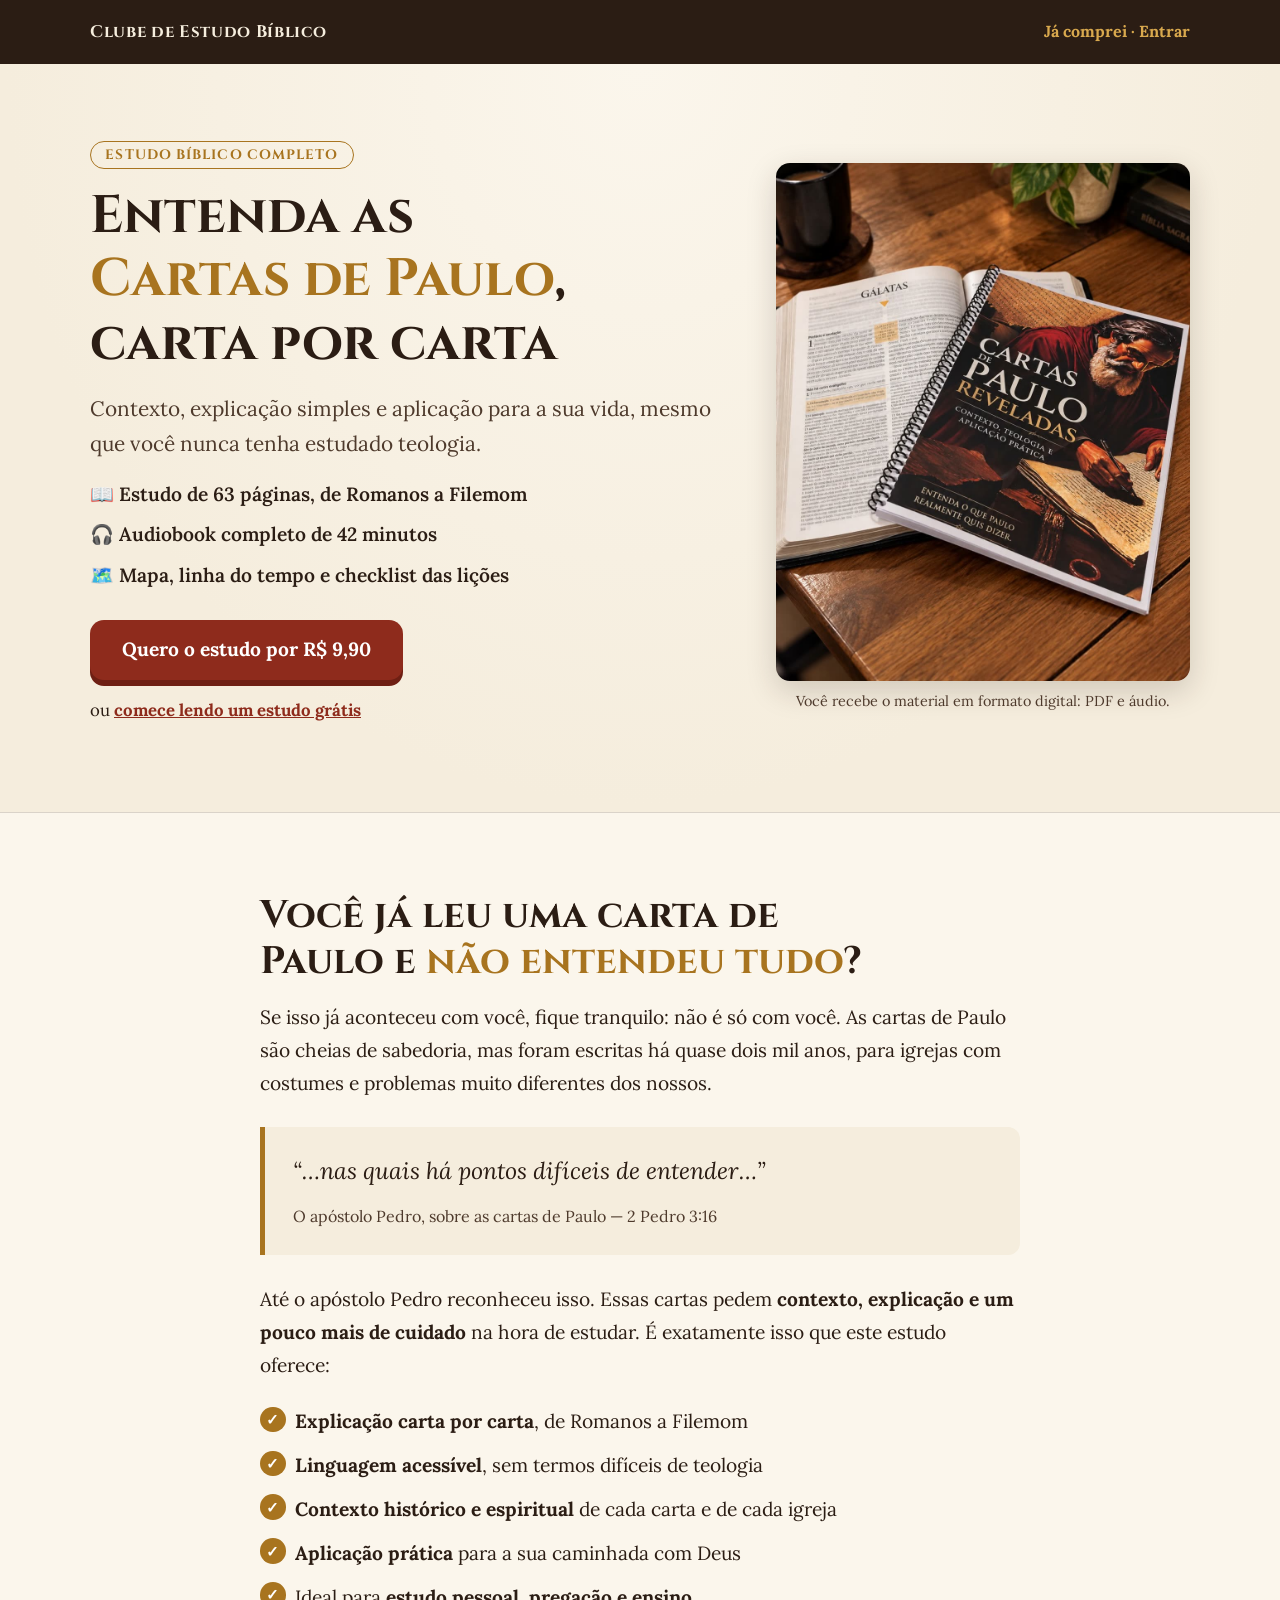
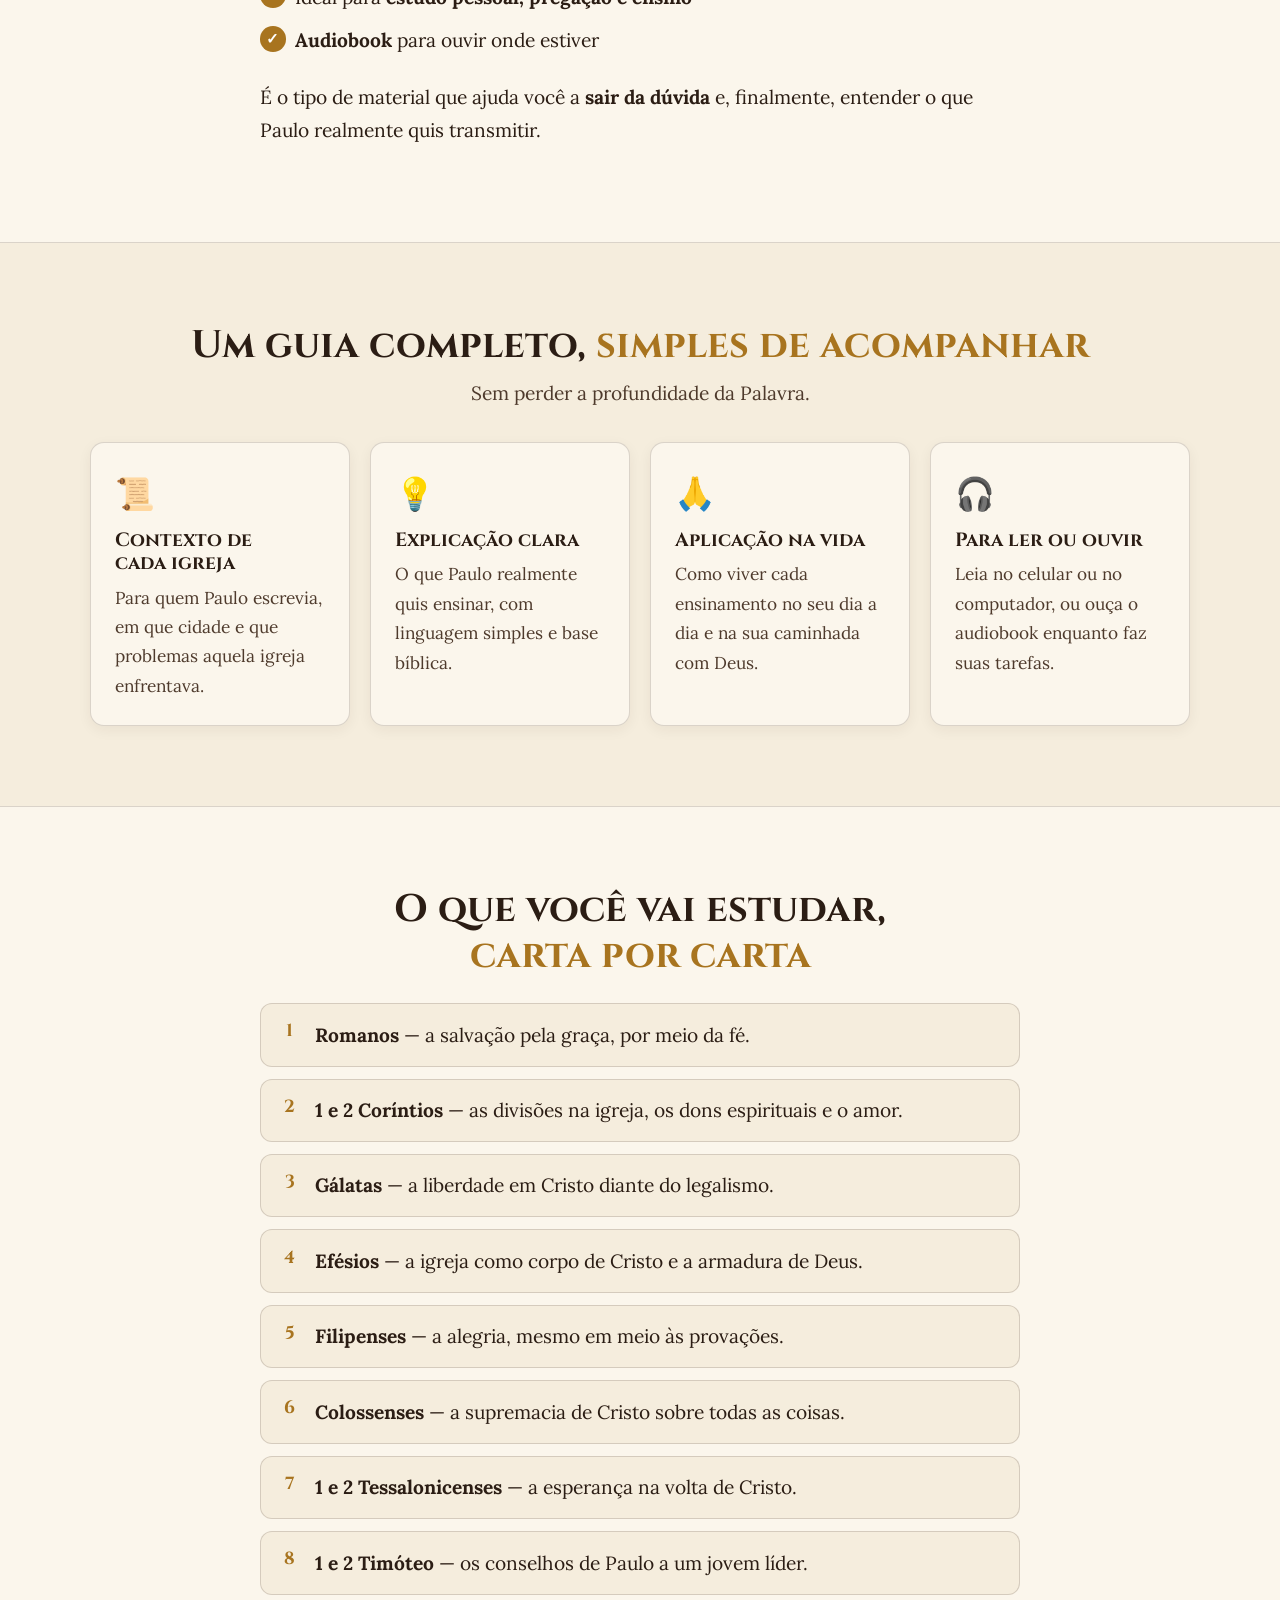
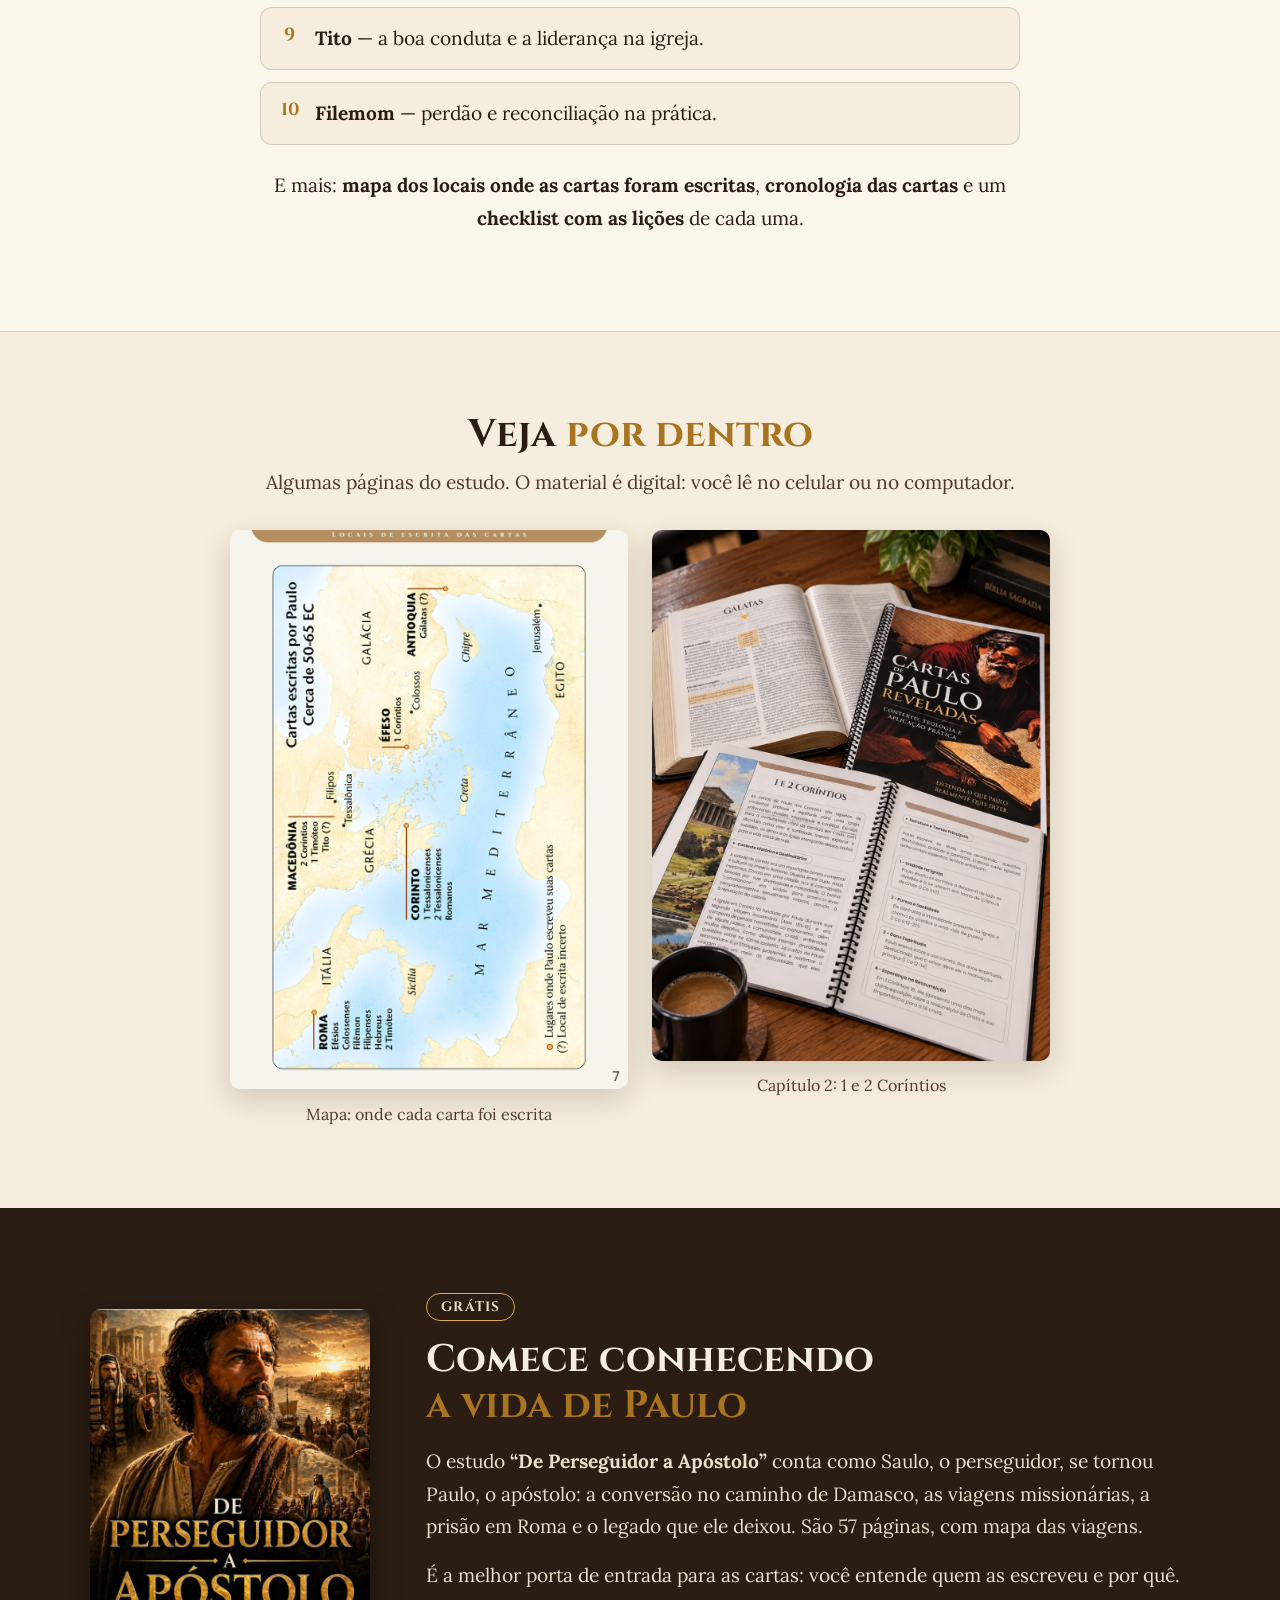
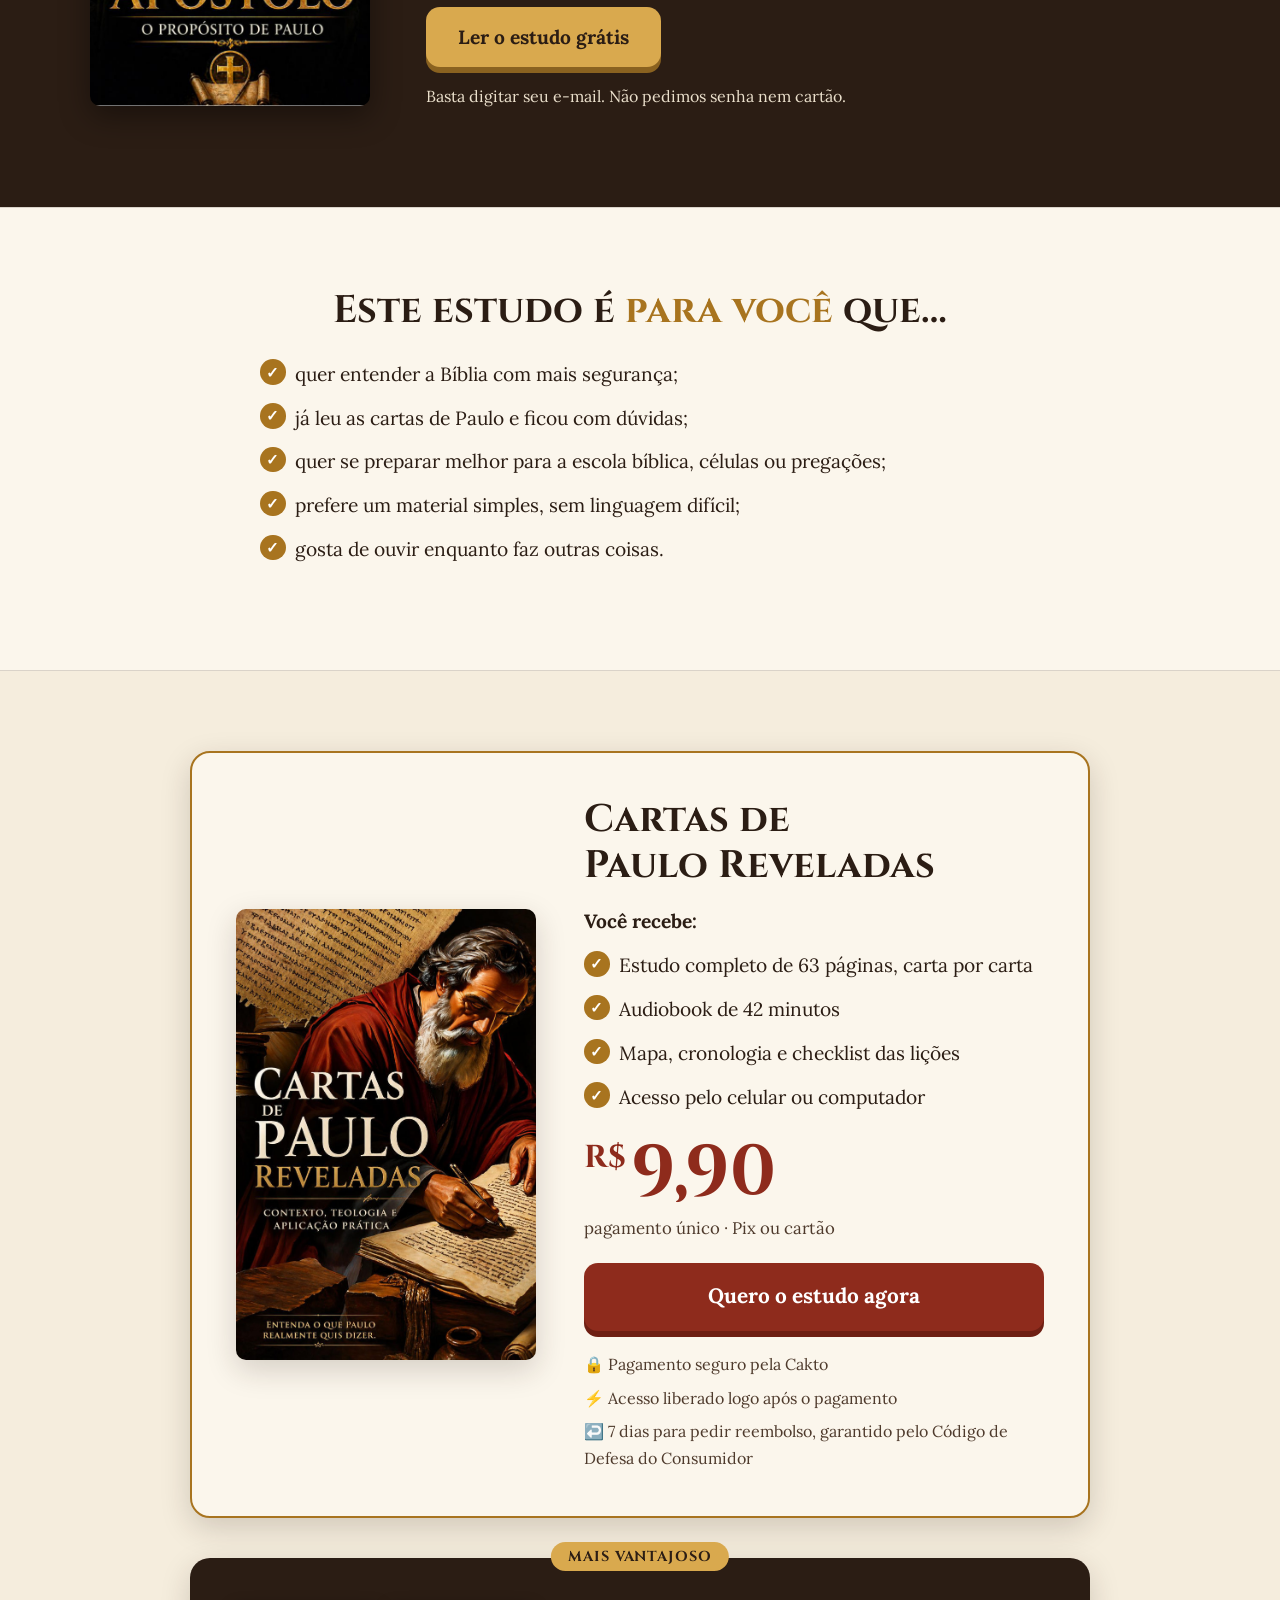
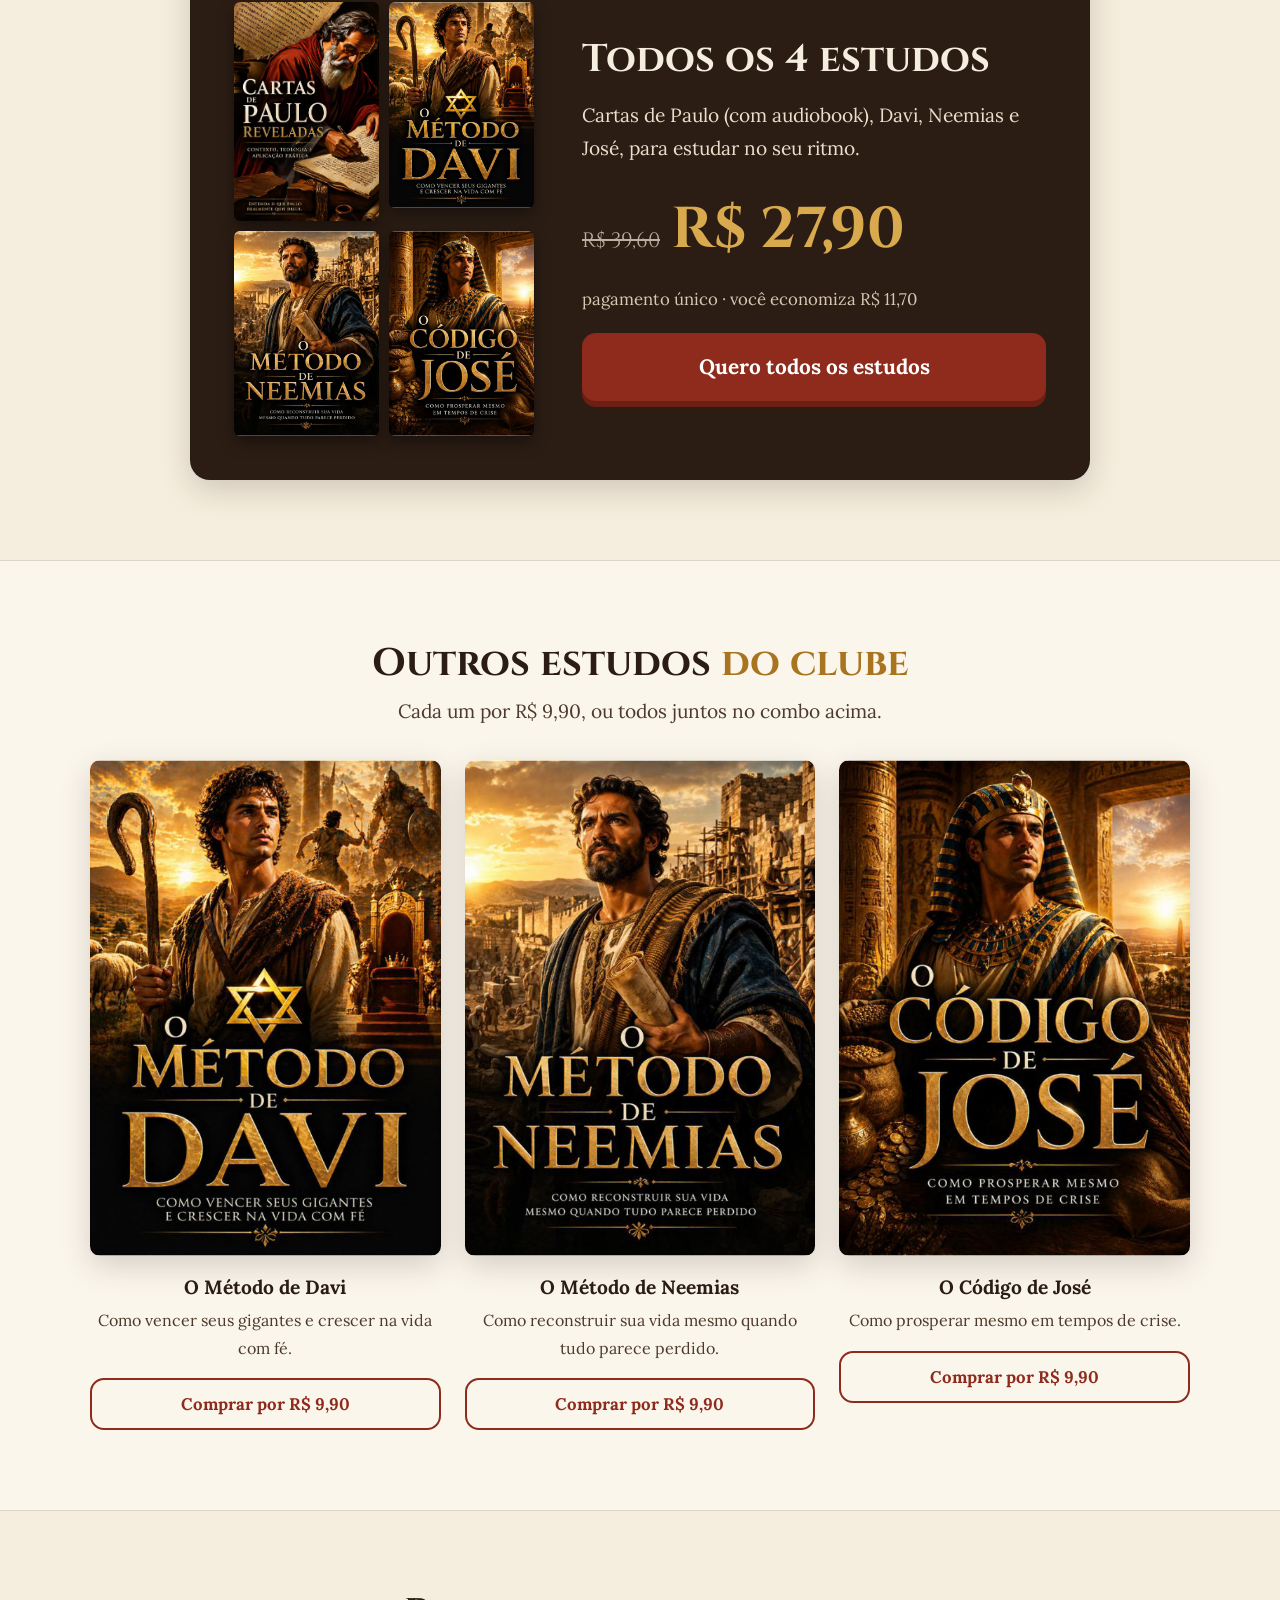
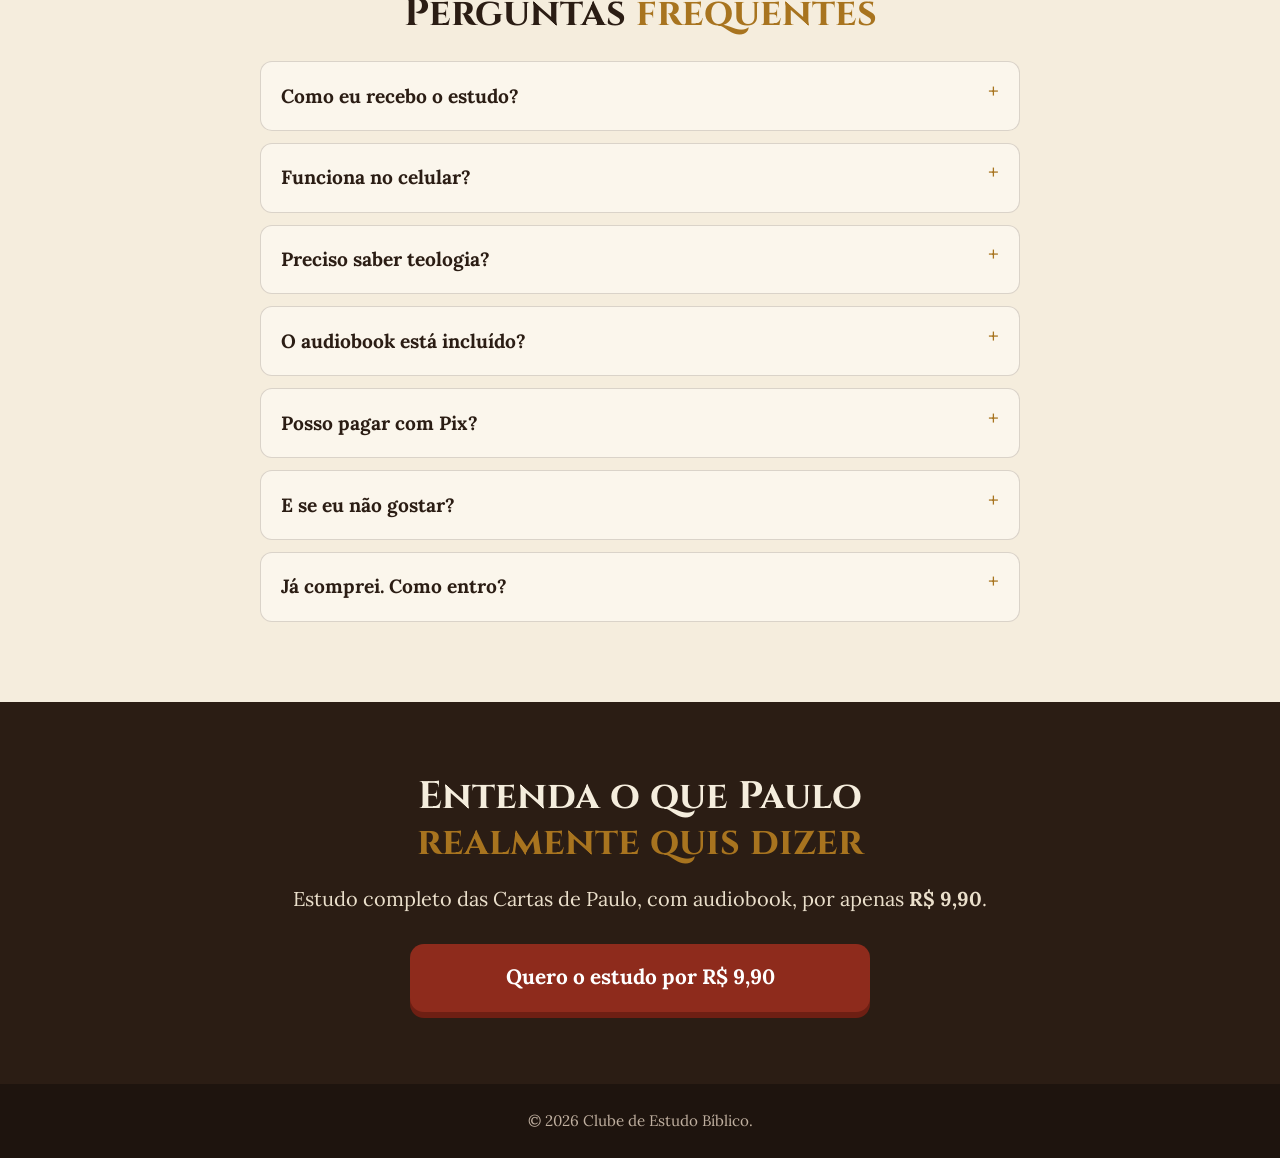
==== commit 8ed4cc55: "feat: lista de benefícios do estudo na página de vendas Co-Authored-By: Claude Opus 5.5 <noreply@ant" ====
--- a/public/index.html
+++ b/public/index.html
@@ -54,7 +54,16 @@
           <p>“…nas quais há pontos difíceis de entender…”</p>
           <cite>O apóstolo Pedro, sobre as cartas de Paulo — 2 Pedro 3:16</cite>
         </blockquote>
-        <p>Até o apóstolo Pedro reconheceu isso. Essas cartas pedem <strong>contexto, explicação e um pouco mais de cuidado</strong> na hora de estudar. É exatamente isso que este estudo oferece.</p>
+        <p>Até o apóstolo Pedro reconheceu isso. Essas cartas pedem <strong>contexto, explicação e um pouco mais de cuidado</strong> na hora de estudar. É exatamente isso que este estudo oferece:</p>
+        <ul class="checks">
+          <li><strong>Explicação carta por carta</strong>, de Romanos a Filemom</li>
+          <li><strong>Linguagem acessível</strong>, sem termos difíceis de teologia</li>
+          <li><strong>Contexto histórico e espiritual</strong> de cada carta e de cada igreja</li>
+          <li><strong>Aplicação prática</strong> para a sua caminhada com Deus</li>
+          <li>Ideal para <strong>estudo pessoal, pregação e ensino</strong></li>
+          <li><strong>Audiobook</strong> para ouvir onde estiver</li>
+        </ul>
+        <p>É o tipo de material que ajuda você a <strong>sair da dúvida</strong> e, finalmente, entender o que Paulo realmente quis transmitir.</p>
       </div>
     </section>
 
